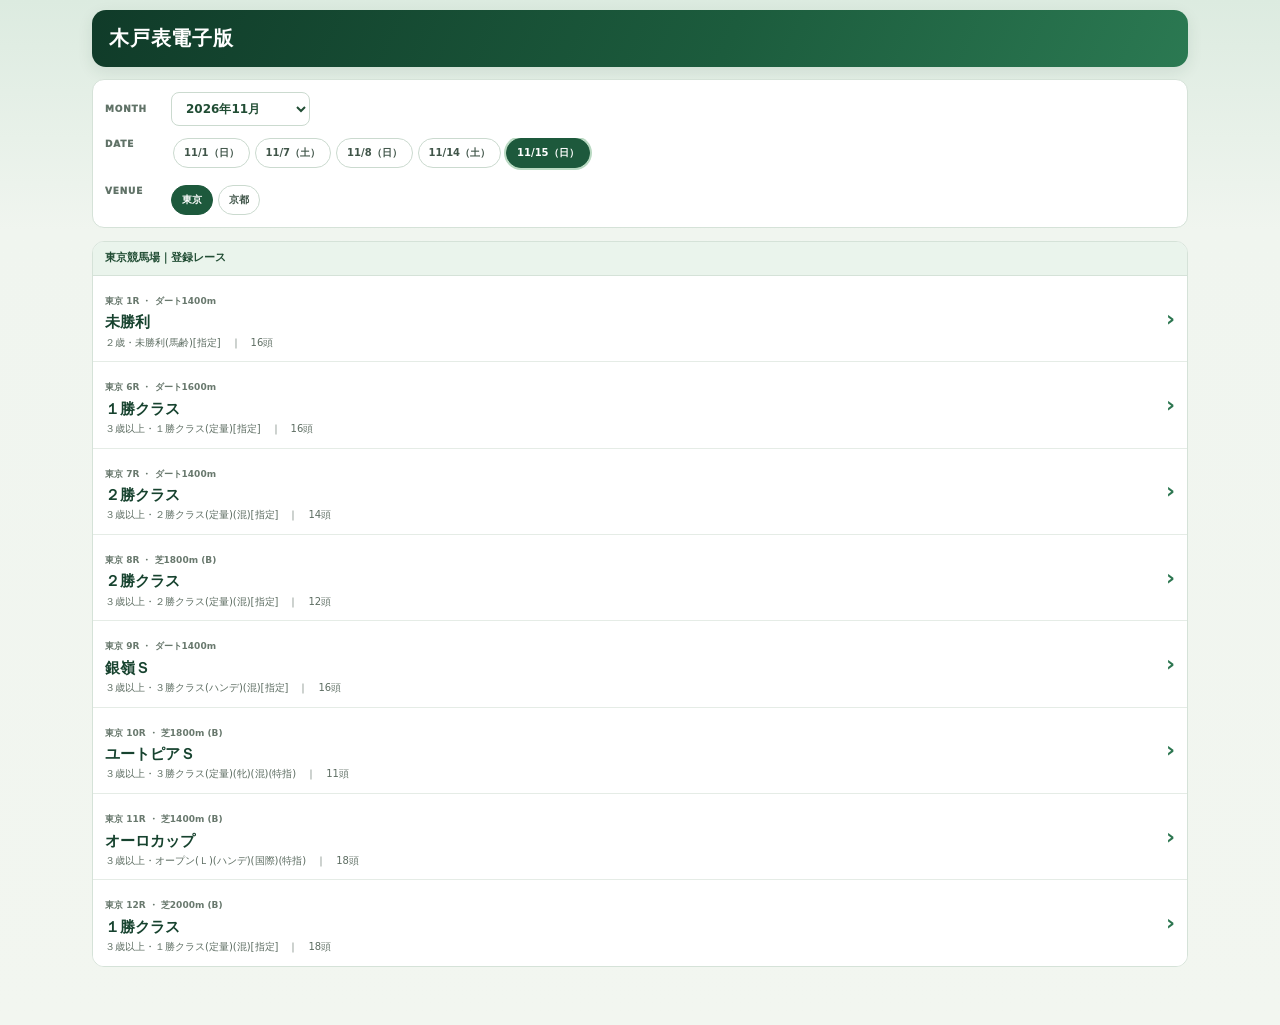
==== index.html @ e26a1204 "Slightly reduce sticky race image frame width" ====
<!DOCTYPE html>

<html lang="ja">
<head>
<meta charset="utf-8"/>
<meta content="width=device-width, initial-scale=1, viewport-fit=cover" name="viewport"/>
<meta content="telephone=no" name="format-detection"/>
<meta content="#123b2b" name="theme-color"/>
<title>木戸表 電子版</title>
<style>
:root{
 --forest:#123b2b;--forest2:#1b5940;--leaf:#32845b;--mint:#dff1e4;--paper:#f2f6f0;--card:#fff;--ink:#17251e;--muted:#66766d;--line:#d7e2d9;
 --race1:#ff8080;--race2:#80ffff;--race3:#80ff80;--red:#c51f35;--redbg:#ffe5e9;
 --pink:#ffc0ff;--green:#00ff00;--cyan:#00ffff;--yellow:#ffff00;
}
*{box-sizing:border-box}
html{scroll-behavior:smooth}
body{margin:0;background:linear-gradient(180deg,#dcebe0 0,#f0f5ef 230px,#f2f6f0 100%);color:var(--ink);font-family:system-ui,-apple-system,"Hiragino Kaku Gothic ProN","Yu Gothic",Meiryo,sans-serif;line-height:1.35}
.page{max-width:1120px;margin:0 auto;padding:0 12px 30px}
.racehead{margin:10px 0 10px;border-radius:16px;overflow:hidden;background:linear-gradient(115deg,#103b29 0%,#1c5c3d 54%,#2b7952 100%);color:#fff;box-shadow:0 6px 18px #113a2824;position:relative}
.racehead:after{content:"";position:absolute;right:-72px;top:-112px;width:235px;height:235px;border:1px solid #ffffff26;border-radius:50%;box-shadow:0 0 0 20px #ffffff0b,0 0 0 42px #ffffff09}
.head-inner{position:relative;z-index:1;padding:13px 17px 14px}
.date-line{display:flex;flex-wrap:wrap;align-items:center;gap:6px;color:#d5ebdc;font-size:10px;font-weight:700;letter-spacing:.025em}
.dot{width:3px;height:3px;border-radius:50%;background:#a8d9b8;display:inline-block}
.title-line{display:flex;align-items:baseline;gap:9px;margin:6px 0 3px;flex-wrap:wrap}
.race-no{font-size:12px;font-weight:900;color:#bee4ca;letter-spacing:.08em}
.race-title{font-size:clamp(22px,4vw,31px);line-height:1.08;font-weight:950;letter-spacing:.045em}
.race-subtitle{font-size:11px;font-weight:650;color:#e2f1e6;letter-spacing:.025em}
.race-pills{display:flex;gap:5px;flex-wrap:wrap;margin-top:8px}
.pill{padding:3px 8px;border-radius:999px;border:1px solid #ffffff36;background:#ffffff13;color:#f6fff8;font-size:9px;font-weight:750}
.horse-card{background:#fff;border:1px solid #cfddd2;border-radius:14px;overflow:hidden;box-shadow:0 4px 14px #173d2910;margin-bottom:11px}
.profile{display:grid;grid-template-columns:minmax(0,1.06fr) minmax(0,1.2fr);border-bottom:1px solid var(--line)}
.profile-main{padding:11px 13px 9px;background:linear-gradient(120deg,#f5faf5,#fff)}
.identity{display:grid;grid-template-columns:39px minmax(0,1fr);gap:9px;align-items:center}
.number-wrap{display:flex;align-items:center;justify-content:center}
.frame-no{width:31px;height:32px;border-radius:5px;border:1px solid #87958c;display:grid;place-items:center;font-size:15px;font-weight:950;line-height:1;font-variant-numeric:tabular-nums;box-shadow:inset 0 0 0 1px #ffffff80}

.frame-1{background:#fff;color:#222;border-color:#aab4ad}.frame-2{background:#171717;color:#fff;border-color:#171717}.frame-3{background:#e51f2a;color:#fff;border-color:#e51f2a}.frame-4{background:#1769c2;color:#fff;border-color:#1769c2}.frame-5{background:#ffdf25;color:#151515;border-color:#d2b516}.frame-6{background:#168447;color:#fff;border-color:#168447}.frame-7{background:#ed7d21;color:#111;border-color:#d56d1a}.frame-8{background:#f39ac7;color:#171717;border-color:#e58bb9}
.horse-name{font-size:20px;font-weight:950;line-height:1.08;letter-spacing:.015em;color:maroon}
.horse-meta{display:flex;align-items:center;gap:5px;flex-wrap:wrap;margin-top:4px;font-size:9px;color:#5b6b61;font-weight:700}
.horse-meta b{color:#25382d;font-weight:850}
.horse-meta .sep{color:#9aa69e}
.basics{display:flex;gap:10px;flex-wrap:wrap;margin:8px 0 0 48px;font-size:10px;line-height:1.3}
.basic{display:flex;gap:4px;white-space:nowrap;min-width:0}.basic label{font-size:9px;color:#68786d;font-weight:700}.basic strong{font-size:10px;font-weight:850}.source-text{color:#000}.affiliation.miho{color:#c51f35!important}.affiliation.ritto{color:#2463b8!important}
.pedigree{display:flex;flex-direction:column;justify-content:center;gap:5px;padding:9px 12px;background:#fbfdfb}
.pedigree-row{display:flex;align-items:center;gap:6px;min-width:0}
.pedigree-row small{width:31px;flex:0 0 31px;font-size:9px;color:#27372e;font-weight:900}
.pedigree-row strong{display:block;min-width:0;overflow-wrap:anywhere;border-radius:5px;padding:4px 7px;font-size:10px;line-height:1.25;font-weight:850;color:#171717}
.pedigree-row .sire{background:var(--pink)}.pedigree-row .bms{background:var(--green)}
.runs-section{padding:0 10px 9px}
.runs-heading{display:flex;align-items:center;justify-content:space-between;padding:8px 2px 6px}
.runs-heading strong{font-size:11px;font-weight:950;color:#17432f;letter-spacing:.045em}
.runs{display:grid;grid-template-columns:repeat(3,minmax(0,1fr));gap:7px}
.run{border:1px solid #d7e2d9;border-radius:9px;overflow:hidden;min-width:0;background:#fff}
.run-head{display:flex;justify-content:space-between;align-items:center;padding:5px 7px;font-size:10px;font-weight:950;color:#18251e}
.run:nth-child(1) .run-head{background:var(--race1)}.run:nth-child(2) .run-head{background:var(--race2)}.run:nth-child(3) .run-head{background:var(--race3)}
.run-date{font-size:9px;font-weight:750;opacity:.85}.run-course{display:inline-block;font-weight:850;color:#53645a;border-radius:4px;padding:0 2px}.run-course.same-course{background:#ffe39a;color:#7a2d13;box-shadow:inset 0 -2px 0 #d68a18;padding:1px 4px}
.run-summary{padding:6px 8px 5px;background:#f7faf7;border-bottom:1px solid #e3eae4;min-height:48px}
.run-summary strong{display:block;font-size:11px;font-weight:900;line-height:1.2}.run-summary .run-course{display:inline-block;margin-top:2px;font-size:9px;line-height:1.2}.run-summary span:not(.run-course){display:block;margin-top:3px;font-size:8.5px;color:#54645a;font-weight:650;line-height:1.35}
.run-summary span{display:block;margin-top:3px;font-size:8.5px;color:#54645a;font-weight:650;line-height:1.35}
.run-details{display:grid;grid-template-columns:repeat(4,minmax(0,1fr))}
.metric{padding:4px 2px 3px;text-align:center;border-right:1px solid #e7ece8;border-bottom:1px solid #e7ece8;min-width:0}
.metric:nth-child(4n){border-right:0}
.metric label{display:block;color:#69776e;font-size:7.5px;font-weight:750;white-space:nowrap;line-height:1.1}
.metric b{display:block;margin-top:2px;font-size:10px;font-weight:950;font-variant-numeric:tabular-nums;white-space:nowrap;line-height:1.1}
.metric.gray,.metric.silver{background:transparent}.metric.yellow{background:#ffff00}.metric.aqua{background:#00ffff}.metric.lime{background:#00ff00}
.run-passage{display:flex;align-items:center;justify-content:space-between;gap:6px;padding:5px 8px;background:#f1f7f2;border-top:1px solid #e1ebe2;font-size:9px}
.run-passage label{font-size:8px;color:#64736a;font-weight:750}.run-passage strong{font-weight:950;font-variant-numeric:tabular-nums}
.data-section{margin:0 10px 9px;border:1px solid #d5e2d8;border-radius:11px;overflow:hidden;background:#fbfdfb}
.data-head{padding:7px 10px;background:linear-gradient(90deg,#d9eee0,#eef7f0);border-bottom:1px solid #d5e2d8;color:#17432f}
.data-head strong{font-size:12px;letter-spacing:.1em;font-weight:950}
.data-existing{display:grid;grid-template-columns:repeat(5,minmax(0,1fr));gap:4px;padding:7px}
.data-chip{background:#fff;border:1px solid #e0e9e2;border-radius:6px;padding:5px 3px;min-width:0;text-align:center}
.data-chip small{display:block;font-size:8px;line-height:1.15;color:#65746a;font-weight:750;white-space:normal}
.data-chip b{display:block;margin-top:2px;font-size:9px;font-weight:950;white-space:nowrap;font-variant-numeric:tabular-nums}
.data-chip .positive{color:var(--red);background:var(--redbg);border-radius:4px;padding:1px 3px;display:inline-block}
.data-tabs{display:flex;gap:4px;flex-wrap:wrap;padding:0 7px 7px}
.data-tab{appearance:none;flex:0 0 auto;border:1px solid #cbdacf;background:#fff;border-radius:999px;padding:5px 8px;color:#405549;font:800 9px system-ui;cursor:pointer;white-space:nowrap}
.data-tab[aria-selected="true"]{background:#1d593c;color:#fff;border-color:#1d593c}
.data-panel{display:none;padding:0 7px 8px}.data-panel.active{display:block}
.panel-grid{display:grid;grid-template-columns:repeat(3,minmax(0,1fr));gap:5px}
.panel-card{border:1px solid #dce7de;border-radius:8px;background:#fff;padding:7px 8px;min-width:0}
.panel-card h4{margin:0 0 5px;padding-bottom:4px;border-bottom:1px solid #e5ece6;color:#355746;font-size:9px;font-weight:950}
.stats{display:grid;grid-template-columns:1fr auto;gap:3px 6px;font-size:9px;align-items:center}
.stats span{color:#53645a}.stats strong{font-size:9px;font-weight:950;font-variant-numeric:tabular-nums;white-space:nowrap}.stats strong.rate{display:inline-flex;gap:3px;align-items:center}.rate-hit{color:#c51f35!important;font-weight:950!important}
.record.good{color:var(--red);background:var(--redbg);padding:1px 4px;border-radius:4px}
.four-counts{display:grid;grid-template-columns:repeat(4,1fr);gap:3px;margin-top:5px}
.four-counts div{background:#f1f7f2;border-radius:5px;text-align:center;padding:4px 1px}
.four-counts small{display:block;font-size:8px;color:#64746a}.four-counts b{font-size:10px;color:#234d35}
.comments{margin:0 10px 10px;border:1px solid #d7e4d9;border-radius:10px;overflow:hidden;background:#fff}
.comments-head{padding:7px 10px;background:#173f2e;color:#fff;font-weight:950;font-size:11px;letter-spacing:.035em}
.comment-current{padding:8px 10px;background:#fff;border-bottom:1px solid #e3ebe4;font-size:10px;line-height:1.55}
.comment-current::before,.stable-comment-body::before{content:"今回コメント";display:block;margin:0 0 4px;color:#526b5b;font-size:9px;font-weight:900}
.comment-previous::before{content:"前走コメント";display:block;margin:0 0 4px;color:#526b5b;font-size:9px;font-weight:900}
.stable-comment-previous::before{content:"1週間前コメント";display:block;margin:0 0 4px;color:#526b5b;font-size:9px;font-weight:900}
.stable-comment-previous{display:block;margin:7px 0 0;padding:7px 0 0;border-top:1px solid #e3ebe4;color:#30483a;font-size:9.5px;line-height:1.55;overflow-wrap:anywhere}
.stable-comment-body.is-ichioshi{background:#fff8d9;border:1px solid #efd98a;border-left:4px solid #e2b83f;border-radius:6px;padding:9px 10px}
.comment-current b,.comment-previous b{color:#245b3d}
.previous-result{padding:6px 10px 2px;background:#f5faf5;color:#53665a;font-size:9px;font-weight:800}
.comment-previous{padding:3px 10px 8px;background:#f5faf5;font-size:9.5px;line-height:1.55;color:#30483a}
@media(max-width:620px){
 .page{padding:0 7px 20px}.racehead{margin:6px 0 7px;border-radius:12px}.head-inner{padding:10px 12px 11px}
 .date-line{font-size:9px;gap:5px}.title-line{margin:4px 0 2px;gap:7px}.race-no{font-size:10px}.race-title{font-size:23px}.race-subtitle{font-size:9px}.race-pills{margin-top:6px;gap:4px}.pill{font-size:8px;padding:3px 6px}
 .horse-card{border-radius:11px;margin-bottom:8px}.profile{grid-template-columns:1fr}.profile-main{padding:8px 9px 7px}.identity{grid-template-columns:30px minmax(0,1fr);gap:6px}.frame-no{width:25px;height:26px;font-size:12px}.horse-name{font-size:17px;white-space:nowrap}.horse-meta{font-size:8px;gap:3px;margin-top:3px}.basics{gap:7px;margin:6px 0 0 38px;font-size:8px}.basic label{font-size:8px}.basic strong{font-size:8.5px}
 .pedigree{display:grid;grid-template-columns:1fr 1fr;padding:5px 8px;gap:5px;border-top:1px solid var(--line)}.pedigree-row{gap:4px}.pedigree-row small{width:25px;flex-basis:25px;font-size:8px}.pedigree-row strong{font-size:8px;padding:4px 5px}
 .runs-section{padding:0 6px 7px}.runs-heading{padding:6px 1px 5px}.runs-heading strong{font-size:10px}.runs{grid-template-columns:1fr;gap:5px}.run{border-radius:7px}.run-head{padding:4px 7px;font-size:9px}.run-date{font-size:8px}.run-summary{padding:4px 7px 4px;min-height:0;display:flex;align-items:baseline;justify-content:space-between;gap:5px;flex-wrap:wrap}.run-summary strong{font-size:9.5px}.run-summary .run-course{font-size:8px;margin-top:0}.run-summary span:not(.run-course){font-size:8px;margin-top:0}.run-details{grid-template-columns:repeat(4,minmax(0,1fr))}.metric{padding:3px 1px 2px}.metric label{font-size:7px}.metric b{font-size:9px;margin-top:1px}.run-passage{padding:4px 7px;font-size:8px}.run-passage label{font-size:7px}
 .data-section{margin:0 6px 7px;border-radius:8px}.data-head{padding:5px 8px}.data-head strong{font-size:10px}.data-existing{grid-template-columns:repeat(5,minmax(0,1fr));gap:3px;padding:5px}.data-chip{padding:4px 1px;border-radius:5px}.data-chip small{font-size:7px;line-height:1.1}.data-chip b{font-size:8px;margin-top:2px}.data-tabs{display:grid;grid-template-columns:repeat(3,minmax(0,1fr));gap:3px;padding:0 5px 5px}.data-tab{width:100%;text-align:center;white-space:normal;line-height:1.15}.data-tab{font-size:8px;padding:4px 6px}.data-panel{padding:0 5px 6px}.panel-grid{grid-template-columns:repeat(2,minmax(0,1fr));gap:4px}.panel-card{padding:6px}.panel-card h4{font-size:8px;margin-bottom:4px}.stats{font-size:8px;gap:3px 4px}.stats strong{font-size:8px}.four-counts{gap:2px}.four-counts div{padding:3px 0}.four-counts small{font-size:7px}.four-counts b{font-size:9px}
 .comments{margin:0 6px 8px;border-radius:8px}.comments-head{padding:6px 8px;font-size:10px}.comment-current{padding:7px 8px;font-size:9px}.previous-result{padding:5px 8px 2px;font-size:8px}.comment-previous{padding:2px 8px 7px;font-size:8.5px}
}
@media(min-width:621px) and (max-width:900px){.profile{grid-template-columns:1fr 1fr}.data-existing{grid-template-columns:repeat(4,minmax(0,1fr))}.runs{gap:5px}.metric b{font-size:9px}}

/* Race list and in-page navigation */
[hidden]{display:none!important}
.race-list-view{padding:10px 0 28px}
.list-brand{padding:15px 17px;border-radius:14px;background:linear-gradient(115deg,#103b29,#1c5c3d 58%,#2b7952);color:#fff;box-shadow:0 5px 16px #173d2918}
.list-brand strong{display:block;font-size:20px;font-weight:950;letter-spacing:.04em}
.list-brand span{display:block;margin-top:4px;font-size:11px;color:#d5ebdc}
.list-section{margin-top:13px;background:#fff;border:1px solid #d5e2d8;border-radius:12px;overflow:hidden}
.list-section-head{padding:9px 12px;background:#eaf4ec;color:#214d34;font-size:11px;font-weight:900;border-bottom:1px solid #d5e2d8}
.race-list-item{width:100%;display:flex;align-items:center;justify-content:space-between;gap:12px;padding:12px;border:0;border-bottom:1px solid #e5ece6;background:#fff;text-align:left;color:#17251e;font:inherit;cursor:pointer}
.race-list-item:last-child{border-bottom:0}
.race-list-item:active{background:#f0f7f1}
.race-list-main{min-width:0}
.race-list-date{font-size:9px;font-weight:750;color:#68786d}
.race-list-title{display:block;margin-top:3px;font-size:15px;font-weight:950;color:#17432f}
.race-list-sub{display:block;margin-top:3px;font-size:10px;color:#5d6d62}
.race-list-arrow{flex:0 0 auto;color:#2c7650;font-size:22px;font-weight:700}
.race-nav{display:flex;align-items:center;gap:10px;margin:6px 0 8px}
.race-nav button{border:1px solid #bdd0c1;border-radius:999px;background:#fff;color:#24583a;padding:7px 11px;font:800 10px system-ui;cursor:pointer}
.race-nav span{font-size:10px;color:#5c6d61;font-weight:800}
@media(max-width:620px){
 .race-list-view{padding:7px 0 20px}
 .list-brand{padding:12px 13px;border-radius:11px}
 .list-brand strong{font-size:18px}
 .list-section{margin-top:9px;border-radius:9px}
 .race-list-item{padding:10px}
 .race-list-title{font-size:14px}
 .race-nav{margin:4px 0 7px}
}


/* Always-visible compact horse identity */
.identity{grid-template-columns:39px minmax(0,1fr);gap:8px}
.identity-main{display:flex;align-items:center;gap:9px;flex-wrap:wrap;min-width:0}
.horse-name{flex:0 0 auto}
.horse-facts{display:flex;align-items:center;gap:4px 9px;flex-wrap:wrap;margin-left:auto;min-width:0}
.horse-facts .basic{display:flex;align-items:baseline;gap:3px;white-space:nowrap}
.horse-facts .basic label{font-size:9px;color:#68786d;font-weight:750}
.horse-facts .basic strong{font-size:10px;font-weight:850}
.primary-tabs{display:grid;grid-template-columns:repeat(3,minmax(0,1fr));gap:5px;padding:8px 10px;background:#f4f8f4;border-bottom:1px solid #d7e4d9}
.primary-tab{appearance:none;border:1px solid #c5d7c9;border-radius:8px;background:#fff;color:#315541;padding:9px 5px;font:900 10px system-ui,-apple-system,sans-serif;letter-spacing:.025em;cursor:pointer;min-width:0}
.primary-tab[aria-selected="true"]{background:#174b32;color:#fff;border-color:#174b32;box-shadow:0 2px 7px #174b3220}
.primary-panel[hidden]{display:none!important}
.runs-heading{display:flex;align-items:center;justify-content:space-between}
.runs-subheading{font-size:9px;color:#65766b;font-weight:750}
.connections-section{margin:0 10px 9px;border:1px solid #d5e2d8;border-radius:11px;overflow:hidden;background:#fbfdfb}
.connections-heading{padding:8px 10px;background:linear-gradient(90deg,#d9eee0,#eef7f0);border-bottom:1px solid #d5e2d8;color:#17432f;font-size:10px;font-weight:950}
.connections-section .panel-grid{padding:7px}
@media(max-width:620px){
 .identity{grid-template-columns:30px minmax(0,1fr);gap:6px}
 .identity-main{gap:3px 6px}
 .horse-facts{gap:3px 6px;margin-left:0}
 .horse-facts .basic{gap:2px}
 .horse-facts .basic label{font-size:7px}
 .horse-facts .basic strong{font-size:8px}
 .primary-tabs{gap:3px;padding:6px 6px}
 .primary-tab{font-size:8px;padding:8px 2px;border-radius:7px}
 .connections-section{margin:0 6px 7px;border-radius:8px}
 .connections-heading{padding:6px 8px;font-size:9px}
 .connections-section .panel-grid{padding:5px}
}



.frame-record-entry{margin-top:6px}
.frame-record-entry>strong{display:block;font-size:9px;color:#53645a;font-weight:850}
.frame-source-label{margin-left:5px;color:#75847a;font-size:8px;font-weight:750}
/* Source-provided time and closing-speed metrics; retain the existing DATA tabs and panel style. */
.source-performance-grid{margin-top:5px}
.source-performance-grid .stats{grid-template-columns:minmax(0,1fr) minmax(0,1.25fr);gap:4px 7px}
.source-performance-grid .stats strong{white-space:normal;text-align:right;overflow-wrap:anywhere;font-size:8.5px}
@media(max-width:620px){.source-performance-grid .stats strong{font-size:8px}}
/* Vertically stacked horse sections; each horse can be collapsed independently */
.horse-section{border-top:1px solid #dce7de;padding:0 0 7px;background:#fff}
.horse-section-head{display:flex;align-items:center;justify-content:space-between;padding:7px 11px;background:linear-gradient(90deg,#e8f3ea,#f5f9f5);color:#17432f;border-bottom:1px solid #dce7de;font-size:10px;font-weight:950;letter-spacing:.055em}
.horse-section-head small{font-size:9px;letter-spacing:0;color:#607267;font-weight:800}
.horse-section .runs-section{padding-top:0}
.horse-section .data-section{margin-top:0}
.horse-section .connections-section,.horse-section .comments{margin-top:0}
.comments .comments-head{display:none}
@media(max-width:620px){
 .horse-collapse-toggle{padding:6px 9px;font-size:9px}
 .horse-section-head{padding:6px 8px;font-size:9px}
 .horse-section-head small{font-size:8px}
 .horse-section .runs-section{padding-left:6px;padding-right:6px}
 .horse-section .data-section,.horse-section .connections-section,.horse-section .comments{margin-left:6px;margin-right:6px}
}


/* Independent disclosure controls for RECENT FORM, DATA, CONNECTIONS and COMMENTS */
.section-toggle{appearance:none;width:100%;text-align:left;font-family:inherit;cursor:pointer;gap:8px}
.section-toggle .section-collapse-mark{margin-left:auto;flex:0 0 19px;width:19px;height:19px;display:grid;place-items:center;border-radius:50%;background:#dceee1;color:#24563a;font-size:14px;line-height:1;font-weight:950}
.section-toggle[aria-expanded="false"]{border-bottom:0}
.horse-section-content[hidden]{display:none!important}
@media(max-width:620px){
 .section-toggle .section-collapse-mark{flex-basis:17px;width:17px;height:17px;font-size:13px}
}


/* Fourteen-horse vertical layout */
.horse-card{scroll-margin-top:8px}
.horse-section-head{min-height:35px}
.data-tabs{grid-template-columns:repeat(5,minmax(0,1fr))}
.data-tab{font-size:9px}
.data-panel .foot{margin-top:5px;font-size:8px}
@media(max-width:620px){
 .data-tabs{grid-template-columns:repeat(5,minmax(0,1fr));gap:2px}
 .data-tab{font-size:7px;padding:4px 1px;white-space:normal}
 .horse-facts{gap:3px 6px}
 .horse-facts .basic strong{font-size:8px}
 .run-summary span{font-size:8px}
}


/* Pedigree details and source-defined colors */
.pedigree{display:flex;flex-direction:column;gap:4px;padding:8px 10px}
.pedigree-row{display:grid;grid-template-columns:32px minmax(0,1fr);align-items:center;gap:5px}
.pedigree-row small{width:auto;flex:none;font-size:8px;color:#27372e;font-weight:900}
.pedigree-row strong{display:block;min-width:0;max-width:100%;border-radius:4px;padding:3px 6px;font-size:9px;line-height:1.3;font-weight:850;white-space:normal;overflow-wrap:anywhere}
.pedigree-row .dam{background:#f3f6f3}
/* Stable comment text must wrap fully instead of being clipped. */
.comment-current,.comment-previous{display:block!important;max-height:none!important;height:auto!important;min-height:0!important;overflow:visible!important;white-space:normal!important;text-overflow:clip!important;-webkit-line-clamp:unset!important;line-clamp:unset!important;overflow-wrap:anywhere;word-break:normal}
.comments{overflow:visible!important}
.comment-current{white-space:normal!important;overflow-wrap:anywhere;line-height:1.65}
.previous-result{white-space:normal!important;overflow-wrap:anywhere}
@media(max-width:620px){
 .pedigree{padding:7px 8px;gap:3px}
 .pedigree-row{grid-template-columns:30px minmax(0,1fr)}
 .pedigree-row strong{font-size:8px;padding:3px 5px}
 .comment-current{font-size:10px!important;line-height:1.65!important}
}

/* One-line parentage: sire / dam (broodmare sire), with source colors */
.pedigree-inline{display:flex;align-items:center;gap:5px;flex-wrap:wrap;padding:6px 10px 8px;min-width:0}
.pedigree-inline strong{display:inline-block;max-width:100%;padding:4px 7px;border-radius:5px;font-size:10px;line-height:1.3;font-weight:900;white-space:normal;overflow-wrap:anywhere}
.pedigree-father,.pedigree-mother{flex:0 1 auto}
/* Full stable comments, no clipping or line clamp */
.comment-current{display:block!important;max-height:none!important;height:auto!important;min-height:0!important;overflow:visible!important;white-space:normal!important;text-overflow:clip!important;-webkit-line-clamp:unset!important;line-clamp:unset!important;overflow-wrap:anywhere;word-break:normal;line-height:1.65}
.comments{overflow:visible!important;max-height:none!important}
@media(max-width:620px){.pedigree-inline{gap:4px;padding:5px 7px 7px}.pedigree-inline strong{font-size:8px;padding:4px 5px}.comment-current{font-size:10px!important;line-height:1.7!important}}



/* KIDO STANDARD FORMAT v1 — shared card and recent-run styles */
.profile{display:flex!important;flex-direction:column!important;align-items:stretch!important;border-bottom:1px solid var(--line)}
.profile-main{width:100%;min-width:0;padding:11px 13px 9px;background:linear-gradient(120deg,#f5faf5,#fff)}
.identity{display:grid;grid-template-columns:39px minmax(0,1fr);gap:8px;align-items:center}
.identity-main{display:flex!important;flex-direction:column!important;align-items:flex-start!important;gap:5px!important;flex-wrap:nowrap!important;min-width:0;width:100%}
.horse-name{display:block;width:max-content;max-width:100%;font-size:20px;font-weight:950;line-height:1.08;letter-spacing:.015em;color:maroon;flex:0 1 auto;white-space:normal;overflow-wrap:anywhere}
.horse-facts{display:flex;align-items:center;gap:4px 8px;flex-wrap:wrap;margin:0;width:100%;min-width:0}
.horse-facts .basic{display:flex;align-items:baseline;gap:3px;white-space:nowrap;font-size:10px}
.horse-facts .basic label{font-size:9px;color:#68786d;font-weight:750}
.horse-facts .basic b,.horse-facts .basic strong{font-size:10px;font-weight:850}
.sex-age-pill{border:1px solid #d7e0d8;border-radius:6px;padding:4px 7px;background:#f2f6f2}
.sex-age-pill.female{background:#ffe0e9;border-color:#f1afc2}
.sex-age-pill.female b,.sex-age-pill.female strong{color:#6f263e}
.affiliation.miho{color:#c51f35!important}.affiliation.ritto{color:#2463b8!important}

.pedigree-inline{display:flex!important;align-items:center;gap:5px;flex-wrap:wrap;padding:6px 10px 8px;min-width:0;border-top:1px solid var(--line)}
.pedigree-inline>strong{display:inline-flex;align-items:center;max-width:100%;min-width:0;padding:4px 7px;border-radius:5px;font-size:10px;line-height:1.3;font-weight:900;white-space:normal;overflow-wrap:anywhere}
.pedigree-father,.pedigree-mother{flex:0 1 auto}
.pedigree-mother{flex-direction:column;gap:1px;line-height:1.12}
.pedigree-mother .dam-name,.pedigree-mother .dam-line{display:block}
.pedigree-mother .dam-line{font-size:.82em;line-height:1.1;font-weight:800}
.pedigree-inline .affiliation-chip{flex-direction:column;align-items:flex-start;gap:2px;border-radius:5px;border:1px solid transparent;color:#17251e!important;font-size:10px}
.pedigree-inline .affiliation-chip small{font-size:7px;font-weight:850;line-height:1;color:#25352b;opacity:.75}
.pedigree-inline .affiliation-chip span{font-size:10px;line-height:1.2;font-weight:950;overflow-wrap:anywhere}
.pedigree-inline .base-miho{background:#f8dce1!important;border-color:#eab2bc!important}
.pedigree-inline .base-ritto{background:#dce9fb!important;border-color:#b3c9ea!important}

.runs{display:grid!important;grid-template-columns:minmax(0,1fr)!important;gap:7px!important}
.run{width:100%;min-width:0;border:1px solid #d7e2d9;border-radius:9px;overflow:hidden;background:#fff}
.run-head{display:flex;justify-content:space-between;align-items:center;padding:5px 7px;font-size:10px;font-weight:950;color:#18251e}
.run-three-rows{display:grid;grid-template-columns:minmax(0,1fr);gap:0;width:100%;min-width:0;background:#fff}
.run-three-rows>.run-summary{display:block;width:100%;min-width:0;max-width:100%;box-sizing:border-box;padding:5px 7px;border-bottom:1px solid #e3eae4;min-height:0;background:#f7faf7}
.run-three-rows>.run-summary>strong{display:block;font-size:9px;font-weight:900;line-height:1.2;white-space:nowrap}
.run-three-rows>.run-summary .run-subline{display:flex;align-items:center;gap:5px;min-width:0;margin-top:2px;white-space:nowrap;overflow:visible}
.run-three-rows>.run-summary .run-subline .run-course{display:inline-block;flex:0 0 auto;margin:0;font-size:8.5px;line-height:1.25;white-space:nowrap}
.run-three-rows>.run-summary .run-subline span:not(.run-course){display:inline-block;flex:0 1 auto;min-width:0;margin:0;font-size:8.5px;line-height:1.25;white-space:nowrap}
.run-three-rows>.metrics-row{display:block;width:100%;min-width:0;max-width:100%;box-sizing:border-box;overflow:visible}
.run-three-rows .run-details{display:grid!important;grid-template-columns:repeat(10,minmax(0,1fr))!important;gap:0;width:100%;min-width:0;max-width:100%;box-sizing:border-box;overflow:visible}
.run-three-rows .metric{display:flex;flex-direction:column;align-items:center;justify-content:center;min-width:0;width:auto;padding:3px 0;box-sizing:border-box;overflow:visible;border-right:1px solid #e7ece8;border-bottom:1px solid #e7ece8}
.run-three-rows .metric:nth-child(10n){border-right:0}
.run-three-rows .metric label,.run-three-rows .metric small{display:block;font-size:8.8px;line-height:1.1;font-weight:750;white-space:nowrap;letter-spacing:-.15px;color:#69776e}
.run-three-rows .metric b{display:block;font-size:10px;line-height:1.2;font-weight:950;margin-top:2px;white-space:nowrap;font-variant-numeric:tabular-nums}
.run-three-rows>.run-passage{display:flex;flex-direction:row;align-items:center;justify-content:flex-start;gap:18px;width:100%;min-width:0;box-sizing:border-box;padding:4px 8px;border-top:1px solid #e1ebe2;background:#f1f7f2;font-size:9px;white-space:nowrap;overflow:visible}
.run-three-rows>.run-passage span{display:inline-flex;align-items:baseline;gap:4px;white-space:nowrap}
.run-three-rows>.run-passage label{font-size:8px;color:#64736a;font-weight:750}
.run-three-rows>.run-passage b,.run-three-rows>.run-passage strong{font-weight:950;font-variant-numeric:tabular-nums}
.metric.index-80{background:#00ff00}.metric.index-90{background:#F4A09A}.metric.index-95{background:#ffc0ff}
.metric.yellow{background:#ffff00}.metric.aqua{background:#00ffff}.metric.lime{background:#00ff00}
.run-course.same-course{background:#ffe39a;color:#7a2d13;box-shadow:inset 0 -2px 0 #d68a18;padding:1px 4px}

.data-chip.hit b{color:var(--red);background:var(--redbg);border-radius:4px;padding:1px 3px}
.data-chip.late{background:#dceeff;border-color:#b9d5f1}
.record.good{color:var(--red);background:var(--redbg);padding:1px 4px;border-radius:4px}
.comment-current.is-ichioshi{background:#fff8d9!important;border:1px solid #efd98a;border-left:4px solid #e2b83f;border-radius:6px;padding:9px 10px}

.stable-comment{display:block;margin:0 10px 9px;padding:9px 11px 10px;border:1px solid #cfded2;border-radius:9px;background:#fff;box-shadow:0 2px 7px #173d2908}
.stable-comment-head{display:flex;align-items:center;gap:7px;margin:0 0 5px;color:#355746;font-size:9.5px;font-weight:900}
.stable-comment-head strong{font-size:9.5px}
.stable-comment-body{display:block;margin:0;color:#26352c;font-size:10px;line-height:1.6;font-weight:500;overflow-wrap:anywhere;white-space:normal}
.stable-comment.highlight{background:#fff9d9;border-color:#e1cf82;box-shadow:inset 4px 0 0 #e1c13d,0 2px 7px #173d2908}

.comments{border:1px solid #cfded2;border-radius:9px;overflow:hidden;background:#fff}
.comment-current{font-size:10px;line-height:1.6}
.comment-current,.comment-previous{display:block!important;max-height:none!important;height:auto!important;min-height:0!important;overflow:visible!important;white-space:normal!important;text-overflow:clip!important;-webkit-line-clamp:unset!important;line-clamp:unset!important;overflow-wrap:anywhere;word-break:normal}
.comment-week{font-size:9.5px;line-height:1.55}
.comment-stable{padding:7px 10px 3px;background:#fff;color:#52645a;font-size:9px;font-weight:900}

.data-tabs{display:grid;grid-template-columns:repeat(auto-fit,minmax(60px,1fr));gap:4px}
.data-tab{min-width:0;text-align:center}
@media(max-width:900px){.profile{display:flex!important;flex-direction:column!important}}
@media(max-width:620px){
 .profile-main{padding:8px 9px 7px}
 .identity{grid-template-columns:30px minmax(0,1fr);gap:6px}
 .horse-name{font-size:17px!important;white-space:normal!important;max-width:100%;overflow-wrap:anywhere}
 .identity-main{gap:4px 6px}
 .horse-facts{gap:3px 6px;margin-left:0}
 .horse-facts .basic{gap:2px}
 .horse-facts .basic label{font-size:8.5px!important}
 .horse-facts .basic b,.horse-facts .basic strong{font-size:9.5px!important}
 .sex-age-pill{padding:3px 6px}
 .pedigree-inline{gap:4px;padding:5px 7px 7px}
 .pedigree-inline>strong{font-size:8.5px;padding:4px 5px}
 .pedigree-inline .affiliation-chip small{font-size:6.5px}
 .pedigree-inline .affiliation-chip span{font-size:8px}
 .runs-section{padding:0 6px 7px}
 .runs-heading{padding:6px 1px 5px}
 .runs-heading strong{font-size:10px}
 .run-head{padding:4px 7px;font-size:9px}
 .run-date{font-size:8px}
 .run-three-rows>.run-summary{padding:4px 6px}
 .run-three-rows>.run-summary>strong{font-size:9px}
 .run-three-rows>.run-summary .run-subline{gap:4px}
 .run-three-rows>.run-summary .run-subline .run-course,
 .run-three-rows>.run-summary .run-subline span:not(.run-course){font-size:8px;letter-spacing:-.15px}
 .run-three-rows .metric{padding:3px 0}
 .run-three-rows .metric label,.run-three-rows .metric small{font-size:8px}
 .run-three-rows .metric b{font-size:9.5px}
 .run-three-rows>.run-passage{gap:13px;padding:4px 7px;font-size:8.5px}
 .stable-comment{margin:0 6px 7px;padding:7px 8px 8px;border-radius:8px}
 .stable-comment-head,.stable-comment-head strong{font-size:9px}
 .stable-comment-body{font-size:9.5px;line-height:1.6}
 .comments{margin:0 6px 8px;border-radius:8px}
 .comments-head{padding:6px 8px;font-size:10px}
 .comment-current{padding:7px 8px;font-size:9.5px!important;line-height:1.6!important}
 .comment-week{padding:6px 8px;font-size:9px}
 .previous-result{padding:5px 8px 2px;font-size:8px}
 .comment-previous{padding:2px 8px 7px;font-size:9px}
 .data-section{margin:0 6px 7px;border-radius:8px}
 .data-head{padding:5px 8px}
 .data-head strong{font-size:10px}
 .data-existing{grid-template-columns:repeat(5,minmax(0,1fr));gap:3px;padding:5px}
 .data-chip{padding:4px 1px;border-radius:5px}
 .data-chip small{font-size:7.5px}
 .data-chip b{font-size:8.5px}
 .data-tabs{gap:3px;padding:0 5px 5px}
 .data-tab{font-size:8px;padding:4px 3px}
 .data-panel{padding:0 5px 6px}
 .panel-grid{grid-template-columns:repeat(2,minmax(0,1fr));gap:4px}
 .panel-card{padding:6px}
 .panel-card h4{font-size:8px;margin-bottom:4px}
 .stats{font-size:8px;gap:3px 4px}
 .stats strong{font-size:8px}
 .four-counts{gap:2px}
 .four-counts div{padding:3px 0}
 .four-counts small{font-size:7px}
 .four-counts b{font-size:9px}
}
@media(max-width:360px){
 .run-three-rows .metric label,.run-three-rows .metric small{font-size:7.5px}
 .run-three-rows .metric b{font-size:9px}
 .run-three-rows>.run-summary .run-subline .run-course,
 .run-three-rows>.run-summary .run-subline span:not(.run-course){font-size:7.5px}
}

/* Overall record: pair two stat items per row, preserving label/value alignment. */
.two-column-records-card .stats{display:grid;grid-template-columns:repeat(2,minmax(0,1fr));gap:5px 12px}
.two-column-records-card .stat-row{display:flex;align-items:center;justify-content:space-between;gap:6px;min-width:0;padding:2px 0;border-bottom:1px solid #edf1ed}
.two-column-records-card .stat-row>span{min-width:0;overflow-wrap:anywhere}
.two-column-records-card .stat-row>.record{flex:0 0 auto;text-align:right}
@media(max-width:360px){.two-column-records-card .stats{gap:4px 7px}.two-column-records-card .stat-row{gap:3px}.two-column-records-card .stat-row>span{font-size:7.5px}.two-column-records-card .stat-row>.record{font-size:8px}}
/* Distance/course records: match frame-record rows with one category per line. */
.stacked-records-card .stats{grid-template-columns:minmax(0,1fr);gap:5px 0}
.stacked-records-card .stat-row{display:flex;align-items:center;justify-content:space-between;gap:10px;min-width:0;padding:2px 0;border-bottom:1px solid #edf1ed}
.stacked-records-card .stat-row:last-child{border-bottom:0}
.stacked-records-card .stat-row>span{min-width:0;white-space:nowrap}
.stacked-records-card .stat-row>.record{flex:0 0 auto;text-align:right}
/* Frame records: one clean horizontal row per category, stacked vertically. */
.frame-records-card .stats{grid-template-columns:minmax(0,1fr);gap:5px 0}
.frame-records-card .stat-row{display:flex;align-items:center;justify-content:space-between;gap:10px;min-width:0;padding:2px 0;border-bottom:1px solid #edf1ed}
.frame-records-card .stat-row:last-child{border-bottom:0}
.frame-records-card .stat-row>span{min-width:0;white-space:nowrap}
.frame-records-card .stat-row>.record{flex:0 0 auto;text-align:right}

/* Race image: enabled only for race IDs explicitly listed in data/races/images.json. */
.race-image-block{width:76%;max-width:680px;margin:0 auto 12px;padding:7px;background:#fff;border:1px solid #d7e2d9;border-radius:12px;box-shadow:0 3px 12px #173d290d;position:relative}
.race-image-open{display:block;width:100%;padding:0;border:0;background:transparent;cursor:zoom-in}
.race-image-open img{display:block;width:100%;height:auto;max-height:48vh;object-fit:contain;border-radius:7px}
.race-image-controls{display:flex;align-items:center;justify-content:flex-end;gap:8px;margin:0 0 5px}
.race-image-caption{margin:4px 2px 0;color:#66766d;font-size:9px;text-align:center}
.race-image-track-toggle{flex:0 0 auto;appearance:none;border:1px solid #b9d0bf;border-radius:999px;background:#f2f8f3;color:#24583a;padding:5px 10px;font:850 9px system-ui;cursor:pointer;white-space:nowrap}
.race-image-track-toggle[aria-pressed="false"]{background:#fff;color:#66766d;border-color:#d7e2d9}
.race-image-block.is-fixed{position:fixed;top:calc(env(safe-area-inset-top, 0px) + 8px);left:50%;transform:translateX(-50%);width:70%;max-width:520px;margin:0;padding:3px;z-index:1000;box-shadow:0 4px 16px #173d2930;background:#fff;transition:width .18s ease,padding .18s ease,box-shadow .18s ease}
.race-image-block.is-fixed .race-image-open img{width:100%;height:auto;max-height:none;object-fit:contain}
.race-image-block.is-fixed .race-image-controls{margin:0 0 2px}
.race-image-block.is-fixed .race-image-caption{font-size:8px}
.race-image-placeholder{width:100%;pointer-events:none}
.race-image-lightbox{position:fixed;inset:0;z-index:9999;display:none;align-items:center;justify-content:center;padding:16px;background:#000d}
.race-image-lightbox.is-open{display:flex}
.race-image-lightbox img{display:block;max-width:100%;max-height:calc(100dvh - 70px);object-fit:contain}
.race-image-lightbox-close{position:absolute;top:12px;right:12px;width:42px;height:42px;border:1px solid #ffffff80;border-radius:50%;background:#17251e;color:#fff;font-size:26px;line-height:1;cursor:pointer}
@media(max-width:620px){.race-image-block{width:92%;margin:0 auto 8px;padding:5px;border-radius:9px}.race-image-block.is-fixed{width:70%;max-width:420px;padding:3px}.race-image-block.is-fixed .race-image-open img{width:100%;height:auto;max-height:none;object-fit:contain}.race-image-caption{font-size:8px}.race-image-track-toggle{padding:4px 8px;font-size:8px}}

</style>
<style>.comment-week{padding:7px 10px;background:#f8fbf8;border-bottom:1px solid #e3ebe4;font-size:10px;line-height:1.55;color:#30483a}.comment-week b{color:#245b3d}@media(max-width:600px){.comment-week{padding:6px 8px;font-size:9px}}.stable-arrow{width:16px;height:16px;vertical-align:-3px;margin-right:5px}.ichioshi-mark{font-weight:950;color:#8a5a00;margin-right:4px}.comment-current .stable-arrow{display:inline-block}@media(max-width:600px){.stable-arrow{width:14px;height:14px}}\n</style>

<style>
.archive-controls{margin-top:12px;padding:12px;background:#fff;border:1px solid #d5e2d8;border-radius:12px;display:grid;gap:12px}
.archive-control-row{display:flex;align-items:center;gap:12px}
.archive-control-row label,.archive-label{flex:0 0 54px;color:#607267;font-size:9px;font-weight:950;letter-spacing:.09em}
#archive-month{min-width:0;max-width:220px;padding:8px 32px 8px 10px;border:1px solid #cbdacf;border-radius:8px;background:#fff;color:#214d34;font:850 12px system-ui}
.archive-filter-group{display:flex;align-items:flex-start;gap:12px;min-width:0}
.archive-choice-row{display:flex;flex:1;flex-wrap:wrap;gap:5px;min-width:0}
#archive-date-tabs{flex-wrap:nowrap;overflow-x:auto;overflow-y:hidden;white-space:nowrap;padding:0 2px 5px;scrollbar-width:thin;overscroll-behavior-x:contain}
#archive-date-tabs .archive-choice{flex:0 0 auto;min-width:72px}
#archive-date-tabs .archive-choice[aria-pressed="true"]{box-shadow:0 0 0 2px #b9d9c2}
.archive-choice{appearance:none;border:1px solid #cbdacf;border-radius:999px;padding:7px 10px;background:#fff;color:#405549;font:800 10px system-ui;cursor:pointer}
.archive-choice[aria-pressed="true"]{background:#1d593c;color:#fff;border-color:#1d593c}
.list-section-head#race-list-heading{font-size:11px}
.race-list-item.in-progress{background:#f5f7f5;cursor:not-allowed}
.race-list-item.in-progress .race-list-title{color:#69776e}
.race-list-item.in-progress .race-list-arrow{display:none}
.race-list-state{flex:0 0 auto;color:#737d76;font-size:8px;font-weight:950;letter-spacing:.08em;white-space:nowrap}
.race-list-item:disabled{opacity:1}
@media(max-width:620px){
 .archive-controls{gap:10px;margin-top:9px;padding:9px;border-radius:9px}
 .archive-control-row,.archive-filter-group{gap:8px}
 .archive-control-row label,.archive-label{flex-basis:48px;font-size:8px}
 #archive-month{font-size:11px;padding:7px 27px 7px 8px}
 .archive-choice-row{gap:4px}
 #archive-date-tabs{gap:4px}
 #archive-date-tabs .archive-choice{min-width:66px;padding:6px 8px;font-size:9px}
 .archive-choice{padding:6px 8px;font-size:9px}
 .race-list-state{font-size:7px}
}
/* Conditions tab: two balanced vertical columns; keep turn records on one horizontal line. */
.conditions-layout{display:grid;grid-template-columns:repeat(2,minmax(0,1fr));gap:5px;align-items:start}
.conditions-column{display:grid;grid-template-columns:minmax(0,1fr);gap:5px;min-width:0}
.conditions-layout .panel-card{padding:5px 7px}
.conditions-layout .panel-card h4{margin:0 0 3px;padding-bottom:3px}
.conditions-layout .stacked-records-card .stats,
.conditions-layout .frame-records-card .stats{gap:2px 0}
.conditions-layout .stacked-records-card .stat-row,
.conditions-layout .frame-records-card .stat-row{padding:1px 0}
/* The existing .stats two-column flow keeps right/left records on one line. */
@media(max-width:360px){.conditions-layout{gap:4px}.conditions-column{gap:4px}.conditions-layout .panel-card{padding:4px 5px}.conditions-layout .panel-card h4{font-size:7.5px}.conditions-layout .stats span{font-size:7px}.conditions-layout .stats strong{font-size:7px}}
</style>


</head>
<body>
<main class="page">
<section class="race-list-view" id="race-list-view">
<header class="list-brand"><strong>木戸表電子版</strong></header>
<section class="archive-controls" aria-label="バックナンバー選択">
  <div class="archive-control-row"><label for="archive-month">MONTH</label><select id="archive-month" aria-label="開催月"></select></div>
  <div class="archive-filter-group"><span class="archive-label">DATE</span><div class="archive-choice-row" id="archive-date-tabs"></div></div>
  <div class="archive-filter-group"><span class="archive-label">VENUE</span><div class="archive-choice-row" id="archive-venue-tabs"></div></div>
</section>
<section class="list-section"><div class="list-section-head" id="race-list-heading">登録レース</div><div id="race-list-items"></div></section>
</section>
<section hidden id="race-detail-container"></section></main>
<script src="structured-renderer.js?v=20261116-elizabeth-one-week-comments"></script>
<script src="structured-renderer-integration-adapter.js"></script>
<script>
(async function(){
 const listView=document.getElementById('race-list-view');
 const listItems=document.getElementById('race-list-items');
 const detail=document.getElementById('race-detail-container');
 const manifestUrl='data/races/index.json';
 let venueRecordsPromise=null;
 async function applyVenueRecords(data){
  try{
   if(!venueRecordsPromise)venueRecordsPromise=fetch('data/races/venue-records.json',{cache:'no-store'}).then(response=>{
    if(!response.ok)throw new Error('HTTP '+response.status);
    return response.json();
   });
   const index=await venueRecordsPromise;
   const entry=index.races?.[data?.race?.id];
   if(!entry||entry.venue!==data.race?.venue||!Array.isArray(data.horses))return;
   for(const horse of data.horses){
    const sourceRecord=entry.horses?.[String(horse.horseNumber)];
    if(!sourceRecord||sourceRecord.horseName!==horse.horseName)continue;
    if(!horse.dataTabs)horse.dataTabs={};
    if(!horse.dataTabs.detail)horse.dataTabs.detail={overall:[]};
    if(!Array.isArray(horse.dataTabs.detail.overall))continue;
    const source={file:sourceRecord.sourceFile,sourceLine:sourceRecord.sourceRow,horseNumber:horse.horseNumber,horseName:horse.horseName,status:'extracted'};
    const overall=horse.dataTabs.detail.overall;
    let venueItem=overall.find(item=>item?.label===entry.venue);
    if(!venueItem){venueItem={label:entry.venue};overall.push(venueItem);}
    venueItem.record=sourceRecord.record.map(String);
    venueItem.source=source;
    const values=venueItem.record.map(Number);
    const denominator=values.reduce((sum,value)=>sum+value,0);
    const numerator=values[0]+values[1]+values[2];
    const apply=denominator>=3&&numerator/denominator>=0.5;
    const summary=horse.topSummary||(horse.topSummary={});
    summary.courseRecord={
     ...(summary.courseRecord||{}),
     label:'今回コース条件',
     sourceLabel:entry.venue,
     source,
     record:venueItem.record,
     highlight:{type:'placeRate',apply,numerator,denominator,ratePercent:denominator?Math.round(numerator/denominator*10000)/100:0,status:'calculated_from_DATE2_four_columns'}
    };
   }
  }catch(error){console.warn('開催場成績の読み込みに失敗しました',error);}
 }
 let frameRecordsPromise=null;
 async function applyFrameRecords(data){
  if(data?.race?.date!=='2026-11-15'||!Array.isArray(data.horses))return;
  if(!frameRecordsPromise)frameRecordsPromise=fetch('data/races/2026-11-15-frame-records.b64',{cache:'no-store'}).then(async response=>{
   if(!response.ok)throw new Error('枠順成績データ HTTP '+response.status);
   const encoded=(await response.text()).trim();
   const binary=atob(encoded);
   const compressed=new Uint8Array(binary.length);
   for(let i=0;i<binary.length;i++)compressed[i]=binary.charCodeAt(i);
   const stream=new Blob([compressed]).stream().pipeThrough(new DecompressionStream('gzip'));
   return await new Response(stream).json();
  });
  const supplement=await frameRecordsPromise;
  const raceSupplement=supplement.races?.[data.race.id];
  if(!raceSupplement)return;
  for(const horse of data.horses){
   const entry=raceSupplement[String(horse.horseNumber)];
   if(!entry)continue;
   if(!horse.dataTabs)horse.dataTabs={};
   if(!horse.dataTabs.conditions)horse.dataTabs.conditions={};
   horse.dataTabs.conditions.frameRecords=entry.records;
  }
 }
 async function applyStableComments(data){
  if(data?.race?.id!=='2026-11-15-kyoto-11'||!Array.isArray(data.horses))return;
  const response=await fetch('data/races/2026-11-15-stable-comments.json',{cache:'no-store'});
  if(!response.ok)throw new Error('１週前コメントデータ HTTP '+response.status);
  const supplement=await response.json();
  if(supplement.raceId!==data.race.id)return;
  for(const horse of data.horses){
   const text=supplement.comments?.[String(horse.horseNumber)];
   if(!text)continue;
   if(!horse.comments)horse.comments={};
   horse.comments.oneWeekBefore={text};
  }
 }
 async function applyRotationSeason(data){
  if(data?.race?.date!=='2026-11-15'||!Array.isArray(data.horses))return;
  const response=await fetch('data/races/2026-11-15-rotation-season.json',{cache:'no-store'});
  if(!response.ok)throw new Error('ローテーション・季節データ HTTP '+response.status);
  const supplement=await response.json();
  const raceSupplement=supplement.races?.[data.race.id];
  if(!raceSupplement)return;
  for(const horse of data.horses){
   const values=raceSupplement[String(horse.horseNumber)];
   if(!values)continue;
   if(!horse.dataTabs)horse.dataTabs={};
   if(!horse.dataTabs.conditions)horse.dataTabs.conditions={};
   horse.dataTabs.conditions.rotation={label:values[0],record:values[1]};
   horse.dataTabs.conditions.season={label:values[2],record:values[3]};
  }
 }
 function ensureFrameRecordSlots(root){
  const labels=['内枠','中枠','外枠','今回の枠番'];
  const cardHtml='<section class="panel-card frame-records-card"><h4>枠順成績</h4><div class="stats">'+labels.map(label=>'<div class="stat-row"><span>'+label+'</span><strong class="record"></strong></div>').join('')+'</div></section>';
  root.querySelectorAll('.horse-card').forEach(card=>{
   const tab=[...card.querySelectorAll('.data-tab')].find(button=>button.textContent.trim()==='条件別');
   if(!tab)return;
   const key=tab.dataset.panel;
   const panel=[...card.querySelectorAll('.data-panel')].find(node=>node.dataset.dataContent===key||node.id===key);
   if(!panel||panel.querySelector('.frame-records-card'))return;
   const terrain=[...panel.querySelectorAll('.panel-card')].find(node=>node.querySelector('h4')?.textContent.trim()==='馬場・コース条件');
   if(terrain)terrain.insertAdjacentHTML('afterend',cardHtml);
   else{
    const grid=panel.querySelector('.panel-grid');
    if(grid)grid.insertAdjacentHTML('beforeend',cardHtml);
   }
  });
 }
 function escapeHtml(v){return String(v??'').replace(/[&<>"']/g,c=>({'&':'&amp;','<':'&lt;','>':'&gt;','"':'&quot;',"'":'&#39;'}[c]));}
 function normalizeRunningStyle(root){
  const styleNames={'逃':'逃げ','先':'先行','中':'中団','後':'後方','マ':'マクリ'};
  root.querySelectorAll('.run-passage').forEach(passage=>{
   const styleCell=passage.querySelector('span:first-child');
   if(!styleCell||!styleCell.textContent.includes('脚質'))return;
   const valueNode=styleCell.querySelector('b,strong');
   if(!valueNode)return;
   const shortName=valueNode.textContent.trim();
   if(styleNames[shortName])valueNode.textContent=styleNames[shortName];
  });
 }
 function normalizeLegacyComments(root){
  root.querySelectorAll('.stable-comment-body').forEach(body=>{
   if(body.dataset.commentNormalized==='true')return;
   const html=body.innerHTML;
   const match=html.match(/<br\s*\/?>(?:\s|&nbsp;)*前走\s*([^<]*)<br\s*\/?>\s*([\s\S]*)/i);
   if(match){
    const marker=match[1].trim();
    const previous=match[2].trim();
    body.innerHTML=html.slice(0,match.index).trim();
    if(previous){
     const result=document.createElement('div');
     result.className='previous-result';
     result.textContent='前走 '+marker;
     const old=document.createElement('div');
     old.className='stable-comment-previous';
     old.innerHTML=previous;
     body.insertAdjacentElement('afterend',old);
     body.insertAdjacentElement('afterend',result);
    }
   }
   body.dataset.commentNormalized='true';
  });
 }
 function shortDate(iso){
  const d=new Date(iso+'T00:00:00');
  return (d.getMonth()+1)+'/'+d.getDate();
 }
 function weekday(iso){return ['日','月','火','水','木','金','土'][new Date(iso+'T00:00:00').getDay()];}
 const monthSelect=document.getElementById('archive-month');
 const dateTabs=document.getElementById('archive-date-tabs');
 const venueTabs=document.getElementById('archive-venue-tabs');
 const listHeading=document.getElementById('race-list-heading');
 let archive={races:[]},selectedMonth='',selectedDate='',selectedVenue='';
 function racesInMonth(){return archive.races.filter(r=>/^\d{4}-\d{2}-\d{2}$/.test(String(r.date||''))&&String(r.date).slice(0,7)===selectedMonth);}
 function setChoices(container,items,current,onSelect,labelFn){
  container.innerHTML='';
  items.forEach(item=>{
   const b=document.createElement('button');b.type='button';b.className='archive-choice';
   b.textContent=labelFn(item);b.setAttribute('aria-pressed',String(item===current));
   b.addEventListener('click',()=>onSelect(item));container.appendChild(b);
  });
 }
 function renderVenueAndRaces(){
  const dayRaces=archive.races.filter(r=>r.date===selectedDate);
  const order=['東京','京都','福島','中山','阪神','中京','新潟','小倉','札幌','函館'];
  const venues=[...new Set(dayRaces.map(r=>r.venue).filter(Boolean))].sort((a,b)=>{
   const ai=order.indexOf(a),bi=order.indexOf(b);
   if(ai<0&&bi<0)return a.localeCompare(b,'ja');
   if(ai<0)return 1;if(bi<0)return -1;return ai-bi;
  });
  if(!venues.includes(selectedVenue))selectedVenue=venues[0]||'';
  setChoices(venueTabs,venues,selectedVenue,v=>{selectedVenue=v;renderVenueAndRaces();},v=>v);
  listItems.innerHTML='';
  if(!selectedVenue){
   listHeading.textContent='登録レース';
   listItems.innerHTML='<div class="list-section-head">この日の登録レースはありません。</div>';return;
  }
  listHeading.textContent=selectedVenue+'競馬場｜登録レース';
  const races=dayRaces.filter(r=>r.venue===selectedVenue).sort((a,b)=>Number(a.raceNo)-Number(b.raceNo));
  races.forEach(r=>{
   const complete=['complete','published'].includes(r.status);
   const button=document.createElement('button');
   button.type='button';button.className='race-list-item'+(complete?'':' in-progress');
   button.dataset.raceId=r.id;
   const raceNo=escapeHtml(r.raceNo??'');
   const distance=r.distance?' ・ '+escapeHtml(r.distance):'';
   const raceTitle=r.title?escapeHtml(r.title):(escapeHtml(r.venue)+raceNo+'R');
   const meta=[r.classLabel,r.horseCount?String(r.horseCount)+'頭':''].filter(Boolean).map(escapeHtml).join('　｜　');
   button.innerHTML='<span class="race-list-main"><span class="race-list-date">'+escapeHtml(r.venue)+' '+raceNo+'R'+distance+'</span><strong class="race-list-title">'+raceTitle+'</strong><span class="race-list-sub">'+meta+'</span></span>'+(complete?'<span aria-hidden="true" class="race-list-arrow">›</span>':'<span class="race-list-state">作成中　›</span>');
   if(complete){button.addEventListener('click',()=>openRace(r));}else{button.disabled=true;button.setAttribute('aria-disabled','true');}
   listItems.appendChild(button);
  });
 }
 function renderDates(){
  const dates=[...new Set(racesInMonth().map(r=>r.date))].sort();
  if(!dates.includes(selectedDate))selectedDate=dates[dates.length-1]||'';
  setChoices(dateTabs,dates,selectedDate,v=>{selectedDate=v;renderDates();renderVenueAndRaces();},v=>shortDate(v)+'（'+weekday(v)+'）');
  const active=dateTabs.querySelector('[aria-pressed="true"]');
  if(active)active.scrollIntoView({block:'nearest',inline:'end'});
  renderVenueAndRaces();
 }
 function renderArchive(){
  if(archive.races.length && archive.races.every(r=>r.status==='sample')){
   document.querySelector('.archive-controls').hidden=true;
   listHeading.textContent='芝・ダート 完成レイアウト見本';
   listItems.innerHTML='';
   archive.races.forEach(r=>{
    const button=document.createElement('button');
    button.type='button';button.className='race-list-item';
    const raceNo=escapeHtml(r.raceNo??'');
    const distance=r.distance?' ・ '+escapeHtml(r.distance):'';
    const label=escapeHtml(r.sampleLabel||'サンプル');
    const title=escapeHtml(r.title||'');
    const meta=[r.classLabel,r.horseCount?String(r.horseCount)+'頭':''].filter(Boolean).map(escapeHtml).join('　｜　');
    button.innerHTML='<span class="race-list-main"><span class="race-list-date">'+label+'　'+escapeHtml(r.venue)+' '+raceNo+'R'+distance+'</span><strong class="race-list-title">'+title+'</strong><span class="race-list-sub">'+meta+'</span></span><span aria-hidden="true" class="race-list-arrow">›</span>';
    button.addEventListener('click',()=>openRace(r));
    listItems.appendChild(button);
   });
   return;
  }
  const months=[...new Set(archive.races.map(r=>String(r.date||'').slice(0,7)).filter(v=>/^\d{4}-\d{2}$/.test(v)))].sort().reverse();
  monthSelect.innerHTML='';
  months.forEach(m=>{
   const [y,mo]=m.split('-');const option=document.createElement('option');option.value=m;
   option.textContent=y+'年'+Number(mo)+'月';monthSelect.appendChild(option);
  });
  if(!months.length){dateTabs.innerHTML='';venueTabs.innerHTML='';listItems.innerHTML='<div class="list-section-head">登録レースはありません。</div>';return;}
  if(!months.includes(selectedMonth))selectedMonth=months[0];
  monthSelect.value=selectedMonth;
  selectedDate='';selectedVenue='';renderDates();
 }
 monthSelect.addEventListener('change',()=>{selectedMonth=monthSelect.value;selectedDate='';selectedVenue='';renderDates();});

 async function insertRaceImage(r){
  // 画像表示は、対象レースIDが明示登録された場合だけ有効にする。
  if(r?.id!=='2026-11-08-kyoto-11')return;
  try{
   const response=await fetch('data/races/images.json',{cache:'no-store'});
   if(!response.ok)return;
   const manifest=await response.json();
   const imagePath=manifest?.images?.[r.id];
   if(typeof imagePath!=='string'||!imagePath.startsWith('images/races/')||imagePath.includes('..'))return;
   const header=detail.querySelector('.racehead');
   if(!header)return;
   const section=document.createElement('section');
   section.className='race-image-block';
   const open=document.createElement('button');
   open.type='button';
   open.className='race-image-open';
   open.setAttribute('aria-label','レース画像を拡大表示');
   const img=document.createElement('img');
   img.src=imagePath;
   img.alt='みやこステークス レース画像';
   img.loading='eager';
   img.decoding='async';
   open.appendChild(img);
   const controls=document.createElement('div');
   controls.className='race-image-controls';
   const trackingToggle=document.createElement('button');
   trackingToggle.type='button';
   trackingToggle.className='race-image-track-toggle';
   trackingToggle.textContent='追尾 ON';
   trackingToggle.setAttribute('aria-pressed','true');
   controls.appendChild(trackingToggle);
   const caption=document.createElement('div');
   caption.className='race-image-caption';
   caption.textContent='画像をタップすると拡大表示';
   section.append(controls,open,caption);
   header.insertAdjacentElement('afterend',section);
   // 初期表示では必ず通常サイズ。ユーザーが実際にスクロールした後だけ追尾判定する。
   const placeholder=document.createElement('div');
   placeholder.className='race-image-placeholder';
   section.insertAdjacentElement('beforebegin',placeholder);
   let trackingEnabled=true;
   let userScrollStarted=false;
   const updateFixedImage=()=>{
    if(!section.offsetHeight)return;
    if(!userScrollStarted){
     section.classList.remove('is-fixed');
     placeholder.style.height='0px';
     return;
    }
    const top=placeholder.getBoundingClientRect().top+window.scrollY;
    const shouldFix=trackingEnabled&&window.scrollY+8>=top;
    if(shouldFix){
     placeholder.style.height=section.offsetHeight+'px';
     section.classList.add('is-fixed');
    }else{
     section.classList.remove('is-fixed');
     placeholder.style.height='0px';
    }
   };
   trackingToggle.addEventListener('click',()=>{
    trackingEnabled=!trackingEnabled;
    trackingToggle.textContent=trackingEnabled?'追尾 ON':'追尾 OFF';
    trackingToggle.setAttribute('aria-pressed',String(trackingEnabled));
    updateFixedImage();
   });
   window.addEventListener('wheel',()=>{userScrollStarted=true;},{passive:true});
   window.addEventListener('touchmove',()=>{userScrollStarted=true;},{passive:true});
   window.addEventListener('keydown',event=>{
    if(['ArrowDown','PageDown','Space','End'].includes(event.code)||['ArrowDown','PageDown',' ','End'].includes(event.key))userScrollStarted=true;
   });
   window.addEventListener('scroll',updateFixedImage,{passive:true});
   window.addEventListener('resize',updateFixedImage);
   // 初期表示は縮小させず、通常サイズを維持する。
   requestAnimationFrame(()=>requestAnimationFrame(updateFixedImage));
   open.addEventListener('click',()=>{
    let lightbox=document.querySelector('.race-image-lightbox');
    if(!lightbox){
     lightbox=document.createElement('div');
     lightbox.className='race-image-lightbox';
     lightbox.setAttribute('role','dialog');
     lightbox.setAttribute('aria-modal','true');
     lightbox.setAttribute('aria-label','レース画像の拡大表示');
     const large=document.createElement('img');
     const close=document.createElement('button');
     close.type='button';close.className='race-image-lightbox-close';
     close.setAttribute('aria-label','閉じる');close.textContent='×';
     lightbox.append(large,close);
     const dismiss=()=>{lightbox.classList.remove('is-open');document.body.style.overflow='';};
     close.addEventListener('click',dismiss);
     lightbox.addEventListener('click',event=>{if(event.target===lightbox)dismiss();});
     document.addEventListener('keydown',event=>{if(event.key==='Escape')dismiss();});
     document.body.appendChild(lightbox);
    }
    const large=lightbox.querySelector('img');
    large.src=img.currentSrc||img.src;
    lightbox.classList.add('is-open');
    document.body.style.overflow='hidden';
    lightbox.querySelector('button').focus();
   });
   img.addEventListener('error',()=>section.remove(),{once:true});
  }catch(error){console.warn('みやこステークス画像を読み込めませんでした',error);}
 }

 async function openRace(r,filePath=null){
  try{
   const response=await fetch(filePath||('data/races/'+encodeURIComponent(r.file||r.id+'.json')),{cache:'no-store'});
   if(!response.ok)throw new Error('HTTP '+response.status);
   let data;
   if((r.file||'').endsWith('.bin')||(r.file||'').endsWith('.b64')){
    if(typeof DecompressionStream==='undefined')throw new Error('このブラウザーは圧縮データの展開に対応していません');
    let compressed;
    if((r.file||'').endsWith('.b64')){
     const encoded=(await response.text()).trim();
     const binary=atob(encoded);
     compressed=new Uint8Array(binary.length);
     for(let i=0;i<binary.length;i++)compressed[i]=binary.charCodeAt(i);
    }else compressed=await response.arrayBuffer();
    const stream=new Blob([compressed]).stream().pipeThrough(new DecompressionStream('gzip'));
    const batch=await new Response(stream).json();
    data=(batch.races||[]).find(item=>item?.race?.id===r.id);
    if(!data)throw new Error('指定レースが一括データ内にありません');
   }else{
    data=await response.json();
   }
   await applyVenueRecords(data);
   await applyRotationSeason(data);
   await applyStableComments(data);
   await applyFrameRecords(data);
   const rendered=window.KidoRaceRendererAdapter.prepareRace(data);
   detail.innerHTML=rendered.html;
   await insertRaceImage(r);
   ensureFrameRecordSlots(detail);

   normalizeRunningStyle(detail);
   // 旧HTML専用のコメント正規化。
   if(!rendered.structured){
    normalizeLegacyComments(detail);
   }
   listView.hidden=true;detail.hidden=false;window.scrollTo({top:0,behavior:'auto'});
   initRace(detail,rendered.structured);
  }catch(e){
   alert('レースデータを読み込めませんでした：'+e.message);
  }
 }
 function initRace(root,structured=false){
  const back=root.querySelector('.race-nav button');
  if(back)back.addEventListener('click',()=>{detail.hidden=true;detail.innerHTML='';listView.hidden=false;window.scrollTo({top:0,behavior:'auto'});});
  // 馬ごとの折りたたみ。初期状態は常に展開し、馬番・馬名だけを残して個別に最小化できる。
  root.querySelectorAll('.horse-card').forEach(card=>{
   const horseName=card.querySelector('.identity-main .horse-name,.horse-name');
   const profile=card.querySelector(':scope > .profile');
   if(horseName&&!card.querySelector('.horse-collapse-toggle')){
    const titleRow=document.createElement('div');
    titleRow.className='horse-title-row';
    titleRow.style.cssText='display:flex;align-items:center;gap:8px;flex-wrap:nowrap;width:100%;max-width:100%;min-width:0;box-sizing:border-box';
    horseName.parentNode.insertBefore(titleRow,horseName);
    const identityMain=horseName.parentElement;
    identityMain.style.cssText+=';flex:1 1 0%;min-width:0;width:100%;max-width:100%;box-sizing:border-box';
    horseName.style.cssText+=';display:block;flex:1 1 auto;min-width:0;width:100%;max-width:100%;box-sizing:border-box';
    titleRow.appendChild(horseName);
    const toggle=document.createElement('button');
    toggle.type='button';
    toggle.className='horse-collapse-toggle';
    toggle.textContent='− 最小化';
    toggle.setAttribute('aria-expanded','true');
    toggle.setAttribute('aria-label','馬の詳細を最小化');
    toggle.style.cssText='appearance:none;flex:0 0 auto;margin-left:auto;border:1px solid #b9d0bf;border-radius:999px;background:#f2f8f3;color:#24583a;padding:7px 12px;min-height:32px;font:850 10px system-ui,-apple-system,sans-serif;line-height:1.2;cursor:pointer;white-space:nowrap;touch-action:manipulation';
    titleRow.appendChild(toggle);
    toggle.addEventListener('click',()=>{
     const collapsed=card.classList.toggle('horse-collapsed');
     toggle.setAttribute('aria-expanded',String(!collapsed));
     toggle.setAttribute('aria-label',collapsed?'馬の詳細を展開':'馬の詳細を最小化');
     toggle.textContent=collapsed?'＋ 展開':'− 最小化';
     card.querySelectorAll('.horse-facts,.basics,.pedigree-inline,.pedigree').forEach(node=>{node.hidden=collapsed;});
     Array.from(card.children).forEach(node=>{if(node!==profile)node.hidden=collapsed;});
    });
   }
  });
  root.querySelectorAll('.horse-card').forEach(card=>{
   card.querySelectorAll('.section-toggle').forEach(toggle=>{
    const content=toggle.nextElementSibling;
    toggle.addEventListener('click',()=>{
     const expanded=toggle.getAttribute('aria-expanded')==='true';
     toggle.setAttribute('aria-expanded',String(!expanded));
     content.hidden=expanded;
     const mark=toggle.querySelector('.section-collapse-mark');
     if(mark)mark.textContent=expanded?'+':'−';
    });
   });
   const tabs=card.querySelectorAll('.data-tab'),panels=card.querySelectorAll('.data-panel');
   tabs.forEach(button=>button.addEventListener('click',()=>{
    tabs.forEach(tab=>tab.setAttribute('aria-selected',String(tab===button)));
    panels.forEach(panel=>panel.classList.toggle('active',panel.dataset.dataContent===button.dataset.panel));
   }));
  });
  if(!structured){
  root.querySelectorAll('.record').forEach(node=>{
   node.classList.remove('good');
   const m=node.textContent.match(/\(?\s*(\d+)\s*-\s*(\d+)\s*-\s*(\d+)\s*-\s*(\d+)\s*\)?/);
   if(!m)return;
   const [w,p,t,o]=m.slice(1).map(Number),total=w+p+t+o;
   if(total>=3&&(w+p+t)/total>=.5)node.classList.add('good');
  });
  root.querySelectorAll('.data-chip').forEach(node=>{
   node.classList.remove('hit');
   const m=node.textContent.match(/\(?\s*(\d+)\s*-\s*(\d+)\s*-\s*(\d+)\s*-\s*(\d+)\s*\)?/);
   if(!m)return;
   const [w,p,t,o]=m.slice(1).map(Number),total=w+p+t+o;
   if(total>=3&&(w+p+t)/total>=.5)node.classList.add('hit');
  });
  }
  root.querySelectorAll('[data-rate]').forEach(node=>{
   const rate=Number(node.dataset.rate);
   if(Number.isFinite(rate)&&rate>=25)node.classList.add('rate-hit');
  });
  root.querySelectorAll('[data-source-color]').forEach(node=>{
   const color=node.dataset.sourceColor?.trim();if(color)node.style.color=color;
  });
  root.querySelectorAll('.horse-card[data-ichioshi="true"]').forEach(card=>{
   const comment=card.querySelector('.comment-current,.stable-comment-body');if(comment)comment.classList.add('is-ichioshi');
  });
  root.querySelectorAll('.horse-card').forEach(card=>{
   const target={venue:card.dataset.currentVenue,surface:card.dataset.currentSurface,distance:card.dataset.currentDistance};
   card.querySelectorAll('.run-course').forEach(node=>{
    if(node.dataset.venue===target.venue&&node.dataset.surface===target.surface&&node.dataset.distance===target.distance)node.classList.add('same-course');
   });
   const size=Number(card.dataset.fieldSize);
   card.querySelectorAll('.frame-no[data-horse]').forEach(node=>{
    const horseNo=Number(node.dataset.horse);let frame=horseNo;
    if(size>8&&size<=16){const singles=16-size;frame=horseNo<=singles?horseNo:singles+Math.ceil((horseNo-singles)/2);}
    else if(size>16){const doubles=24-size;frame=horseNo<=doubles*2?Math.ceil(horseNo/2):doubles+Math.ceil((horseNo-doubles*2)/3);}
    frame=Math.max(1,Math.min(8,frame));node.className='frame-no frame-'+frame;node.setAttribute('aria-label',horseNo+'番・'+frame+'枠');
   });
  });
 }

 try{
  const response=await fetch(manifestUrl,{cache:'no-store'});
  if(!response.ok)throw new Error('HTTP '+response.status);
  archive=await response.json();
  archive.races=Array.isArray(archive.races)?archive.races:[];
  if(archive.races.length===1){await openRace(archive.races[0]);}
  else{renderArchive();}
 }catch(e){
  listView.hidden=false;
  listItems.innerHTML='<div class="list-section-head">レース一覧を読み込めませんでした：'+escapeHtml(e.message)+'</div>';
 }
})();
</script>
</body>
</html>
<!-- Refresh GitHub Pages publication for existing 2026-11-15 race data. No race data or layout changed. -->
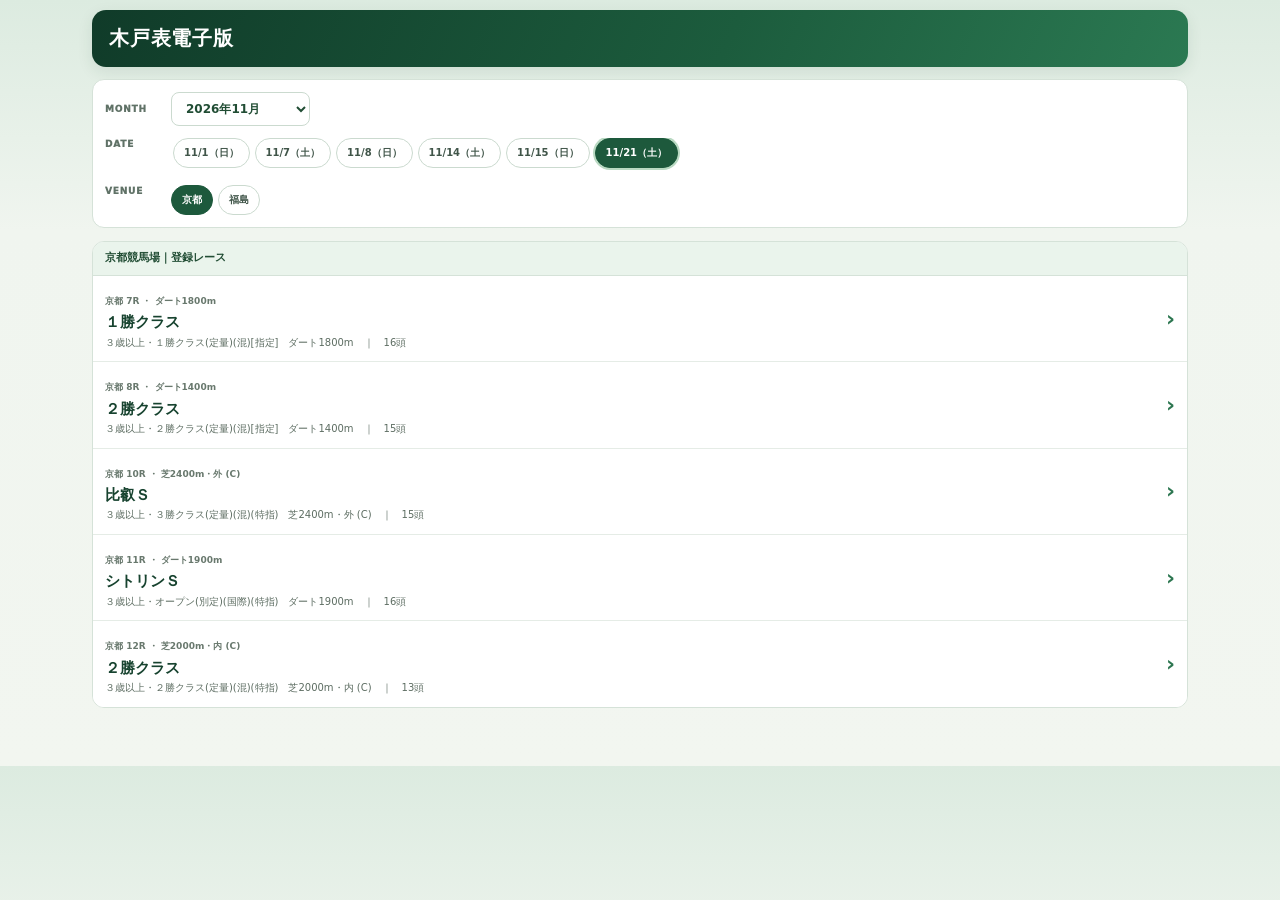
==== commit 0e9c9ca9: "Refresh renderer asset version for reporter signature cleanup" ====
--- a/index.html
+++ b/index.html
@@ -412,7 +412,7 @@
 .race-image-caption{margin:4px 2px 0;color:#66766d;font-size:9px;text-align:center}
 .race-image-track-toggle{flex:0 0 auto;appearance:none;border:1px solid #b9d0bf;border-radius:999px;background:#f2f8f3;color:#24583a;padding:5px 10px;font:850 9px system-ui;cursor:pointer;white-space:nowrap}
 .race-image-track-toggle[aria-pressed="false"]{background:#fff;color:#66766d;border-color:#d7e2d9}
-.race-image-block.is-fixed{position:fixed;top:calc(env(safe-area-inset-top, 0px) + 8px);left:50%;transform:translateX(-50%);width:70%;max-width:520px;margin:0;padding:3px;z-index:1000;box-shadow:0 4px 16px #173d2930;background:#fff;transition:width .18s ease,padding .18s ease,box-shadow .18s ease}
+.race-image-block.is-fixed{position:fixed;top:calc(env(safe-area-inset-top, 0px) + 8px);left:50%;transform:translateX(-50%);width:65%;max-width:520px;margin:0;padding:3px;z-index:1000;box-shadow:0 4px 16px #173d2930;background:#fff;transition:width .18s ease,padding .18s ease,box-shadow .18s ease}
 .race-image-block.is-fixed .race-image-open img{width:100%;height:auto;max-height:none;object-fit:contain}
 .race-image-block.is-fixed .race-image-controls{margin:0 0 2px}
 .race-image-block.is-fixed .race-image-caption{font-size:8px}
@@ -421,7 +421,7 @@
 .race-image-lightbox.is-open{display:flex}
 .race-image-lightbox img{display:block;max-width:100%;max-height:calc(100dvh - 70px);object-fit:contain}
 .race-image-lightbox-close{position:absolute;top:12px;right:12px;width:42px;height:42px;border:1px solid #ffffff80;border-radius:50%;background:#17251e;color:#fff;font-size:26px;line-height:1;cursor:pointer}
-@media(max-width:620px){.race-image-block{width:92%;margin:0 auto 8px;padding:5px;border-radius:9px}.race-image-block.is-fixed{width:70%;max-width:420px;padding:3px}.race-image-block.is-fixed .race-image-open img{width:100%;height:auto;max-height:none;object-fit:contain}.race-image-caption{font-size:8px}.race-image-track-toggle{padding:4px 8px;font-size:8px}}
+@media(max-width:620px){.race-image-block{width:92%;margin:0 auto 8px;padding:5px;border-radius:9px}.race-image-block.is-fixed{width:65%;max-width:420px;padding:3px}.race-image-block.is-fixed .race-image-open img{width:100%;height:auto;max-height:none;object-fit:contain}.race-image-caption{font-size:8px}.race-image-track-toggle{padding:4px 8px;font-size:8px}}
 
 </style>
 <style>.comment-week{padding:7px 10px;background:#f8fbf8;border-bottom:1px solid #e3ebe4;font-size:10px;line-height:1.55;color:#30483a}.comment-week b{color:#245b3d}@media(max-width:600px){.comment-week{padding:6px 8px;font-size:9px}}.stable-arrow{width:16px;height:16px;vertical-align:-3px;margin-right:5px}.ichioshi-mark{font-weight:950;color:#8a5a00;margin-right:4px}.comment-current .stable-arrow{display:inline-block}@media(max-width:600px){.stable-arrow{width:14px;height:14px}}\n</style>
@@ -482,7 +482,7 @@
 <section class="list-section"><div class="list-section-head" id="race-list-heading">登録レース</div><div id="race-list-items"></div></section>
 </section>
 <section hidden id="race-detail-container"></section></main>
-<script src="structured-renderer.js?v=20261116-elizabeth-one-week-comments"></script>
+<script src="structured-renderer.js?v=20261120-reporter-signature-cleanup"></script>
 <script src="structured-renderer-integration-adapter.js"></script>
 <script>
 (async function(){
@@ -723,8 +723,8 @@
  monthSelect.addEventListener('change',()=>{selectedMonth=monthSelect.value;selectedDate='';selectedVenue='';renderDates();});
 
  async function insertRaceImage(r){
-  // 画像表示は、対象レースIDが明示登録された場合だけ有効にする。
-  if(r?.id!=='2026-11-08-kyoto-11')return;
+  // 画像表示は、data/races/images.jsonに対象レースIDが登録されている場合に有効にする。
+  if(!r?.id)return;
   try{
    const response=await fetch('data/races/images.json',{cache:'no-store'});
    if(!response.ok)return;
@@ -741,7 +741,7 @@
    open.setAttribute('aria-label','レース画像を拡大表示');
    const img=document.createElement('img');
    img.src=imagePath;
-   img.alt='みやこステークス レース画像';
+   img.alt=(r.venue||'')+' '+(r.raceNo||'')+'R '+(r.title||'レース')+' 画像';
    img.loading='eager';
    img.decoding='async';
    open.appendChild(img);
@@ -750,8 +750,8 @@
    const trackingToggle=document.createElement('button');
    trackingToggle.type='button';
    trackingToggle.className='race-image-track-toggle';
-   trackingToggle.textContent='追尾 ON';
-   trackingToggle.setAttribute('aria-pressed','true');
+   trackingToggle.textContent='追尾 OFF';
+   trackingToggle.setAttribute('aria-pressed','false');
    controls.appendChild(trackingToggle);
    const caption=document.createElement('div');
    caption.className='race-image-caption';
@@ -762,7 +762,7 @@
    const placeholder=document.createElement('div');
    placeholder.className='race-image-placeholder';
    section.insertAdjacentElement('beforebegin',placeholder);
-   let trackingEnabled=true;
+   let trackingEnabled=false;
    let userScrollStarted=false;
    const updateFixedImage=()=>{
     if(!section.offsetHeight)return;
@@ -822,7 +822,7 @@
     lightbox.querySelector('button').focus();
    });
    img.addEventListener('error',()=>section.remove(),{once:true});
-  }catch(error){console.warn('みやこステークス画像を読み込めませんでした',error);}
+  }catch(error){console.warn('レース画像を読み込めませんでした',error);}
  }
 
  async function openRace(r,filePath=null){
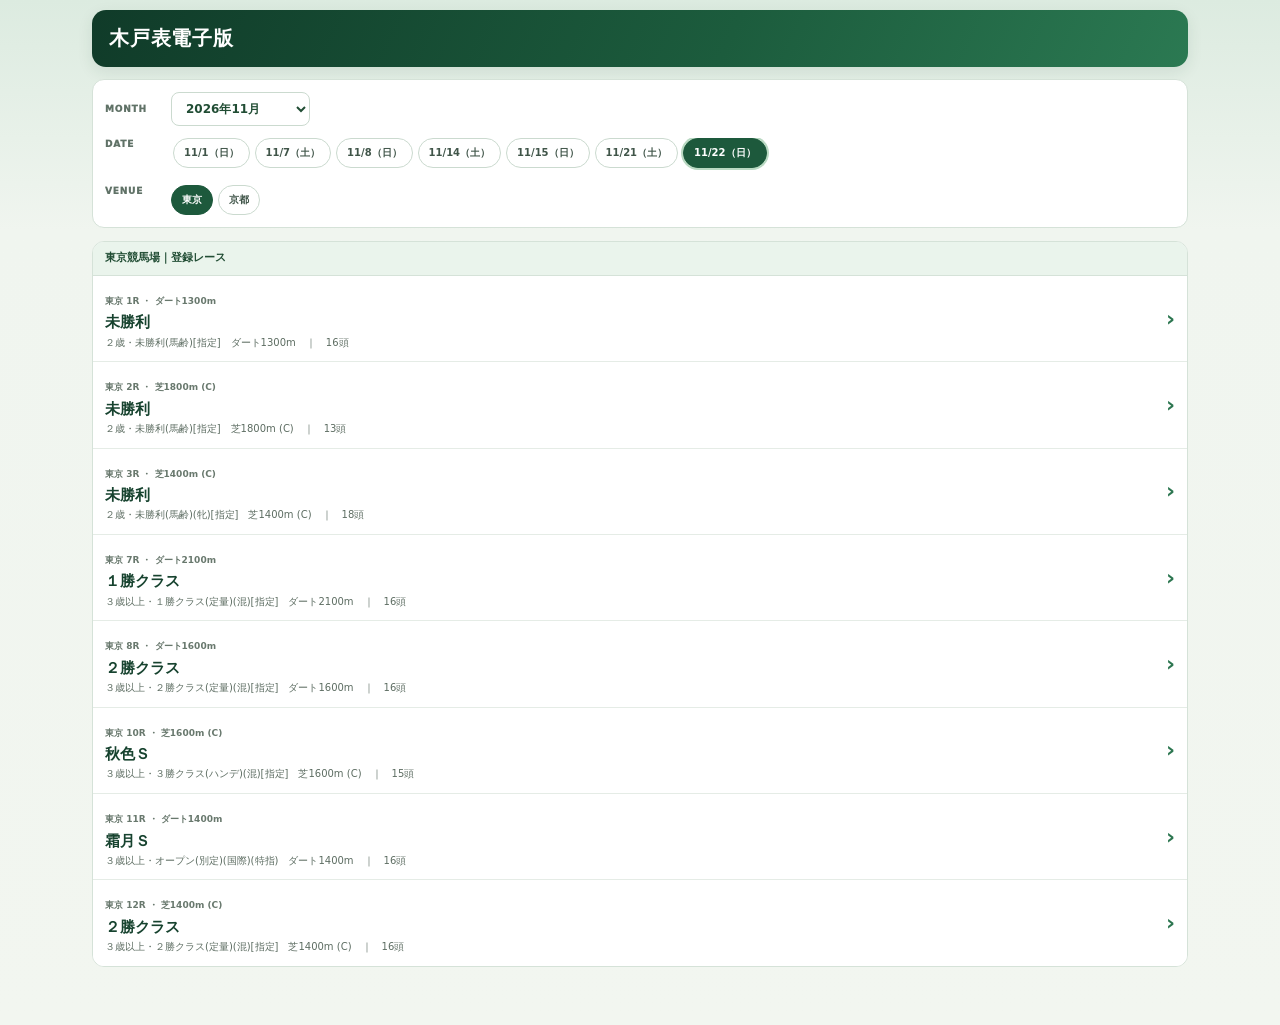
==== commit 9b73d940: "Add 2026-11-22 race data" ====
--- a/index.html
+++ b/index.html
@@ -827,13 +827,24 @@
 
  async function openRace(r,filePath=null){
   try{
-   const response=await fetch(filePath||('data/races/'+encodeURIComponent(r.file||r.id+'.json')),{cache:'no-store'});
+   const isSplit=Array.isArray(r.fileParts)&&r.fileParts.length>0;
+   let response;
+   if(isSplit){
+    const encodedParts=await Promise.all(r.fileParts.map(async part=>{
+     const partResponse=await fetch('data/races/'+encodeURIComponent(part),{cache:'no-store'});
+     if(!partResponse.ok)throw new Error('HTTP '+partResponse.status+' '+part);
+     return (await partResponse.text()).trim();
+    }));
+    response=new Response(encodedParts.join(''));
+   }else{
+    response=await fetch(filePath||('data/races/'+encodeURIComponent(r.file||r.id+'.json')),{cache:'no-store'});
+   }
    if(!response.ok)throw new Error('HTTP '+response.status);
    let data;
-   if((r.file||'').endsWith('.bin')||(r.file||'').endsWith('.b64')){
+   if(isSplit||(r.file||'').endsWith('.bin')||(r.file||'').endsWith('.b64')){
     if(typeof DecompressionStream==='undefined')throw new Error('このブラウザーは圧縮データの展開に対応していません');
     let compressed;
-    if((r.file||'').endsWith('.b64')){
+    if(isSplit||(r.file||'').endsWith('.b64')){
      const encoded=(await response.text()).trim();
      const binary=atob(encoded);
      compressed=new Uint8Array(binary.length);
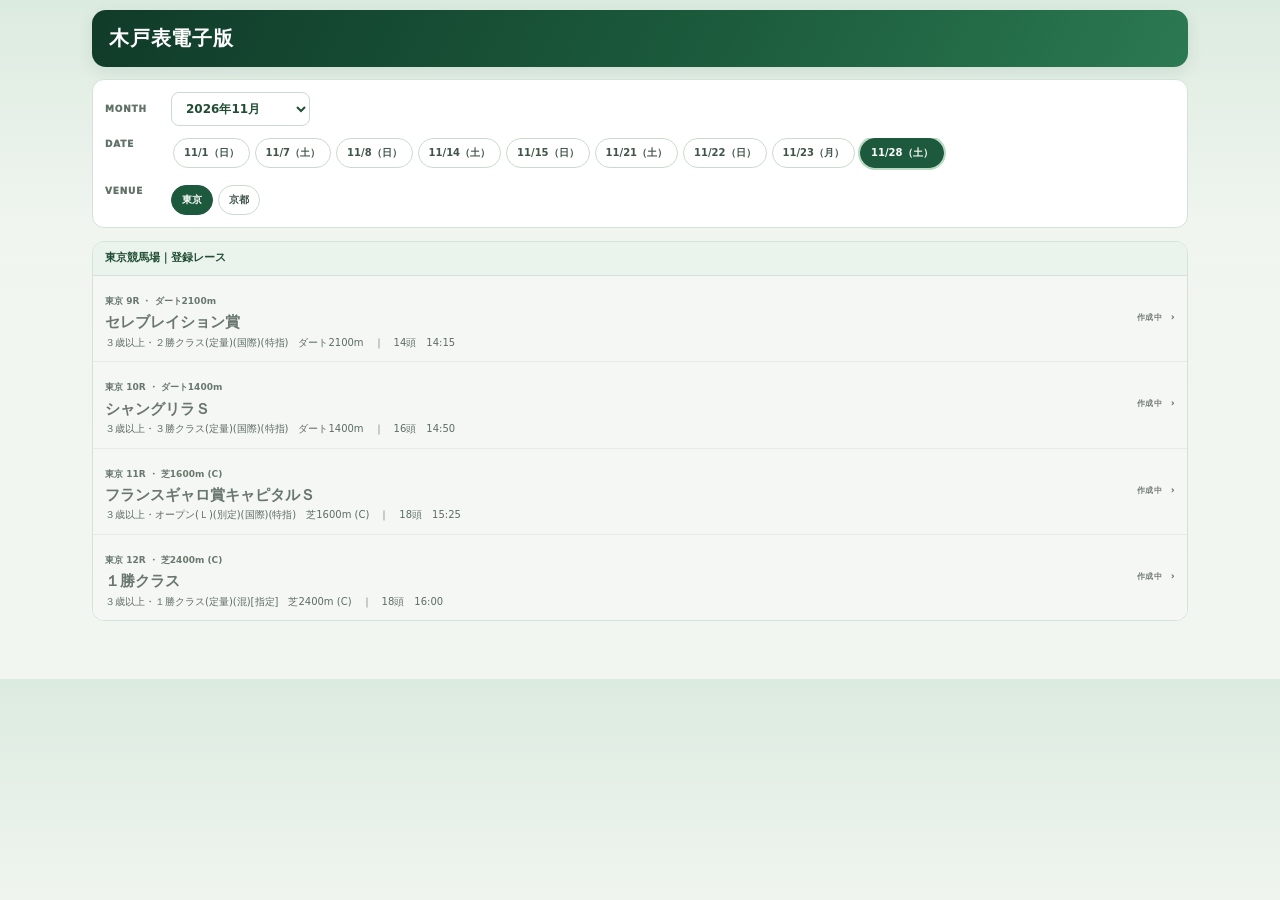
==== commit e8c8b6cf: "Publish 2026-11-28 race listing, images and start times" ====
--- a/index.html
+++ b/index.html
@@ -676,7 +676,8 @@
    const raceNo=escapeHtml(r.raceNo??'');
    const distance=r.distance?' ・ '+escapeHtml(r.distance):'';
    const raceTitle=r.title?escapeHtml(r.title):(escapeHtml(r.venue)+raceNo+'R');
-   const meta=[r.classLabel,r.horseCount?String(r.horseCount)+'頭':''].filter(Boolean).map(escapeHtml).join('　｜　');
+   const horseMeta=r.horseCount?String(r.horseCount)+'頭'+(r.startTime?'　'+r.startTime:''):'';
+   const meta=[r.classLabel,horseMeta].filter(Boolean).map(escapeHtml).join('　｜　');
    button.innerHTML='<span class="race-list-main"><span class="race-list-date">'+escapeHtml(r.venue)+' '+raceNo+'R'+distance+'</span><strong class="race-list-title">'+raceTitle+'</strong><span class="race-list-sub">'+meta+'</span></span>'+(complete?'<span aria-hidden="true" class="race-list-arrow">›</span>':'<span class="race-list-state">作成中　›</span>');
    if(complete){button.addEventListener('click',()=>openRace(r));}else{button.disabled=true;button.setAttribute('aria-disabled','true');}
    listItems.appendChild(button);
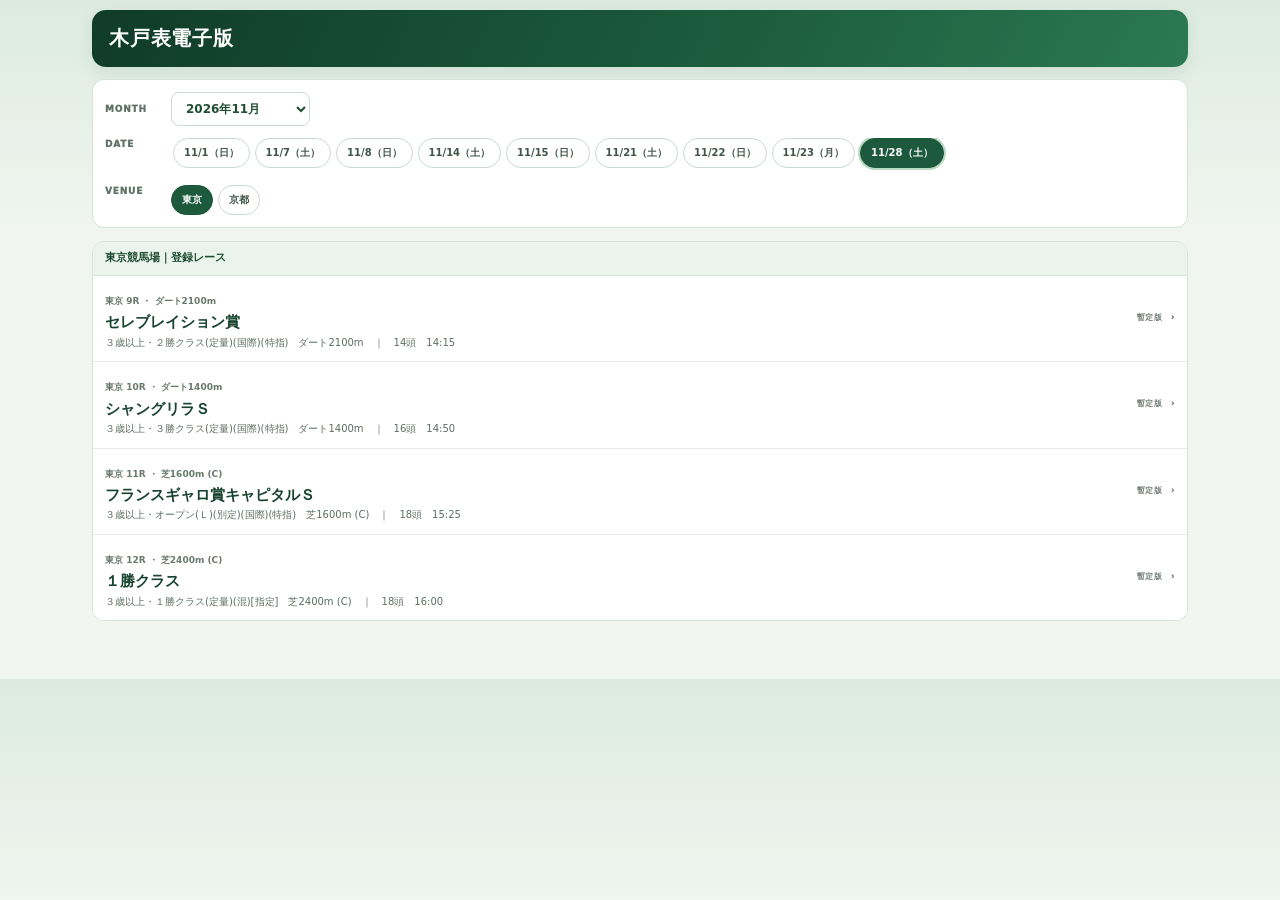
==== commit abac1b84: "Add provisional 2026-11-28 TARGET race previews and keep start times inline" ====
--- a/index.html
+++ b/index.html
@@ -124,6 +124,9 @@
 .race-list-date{font-size:9px;font-weight:750;color:#68786d}
 .race-list-title{display:block;margin-top:3px;font-size:15px;font-weight:950;color:#17432f}
 .race-list-sub{display:block;margin-top:3px;font-size:10px;color:#5d6d62}
+.race-list-count-time{display:inline-block;white-space:nowrap;font-variant-numeric:tabular-nums}
+.race-list-item.provisional{background:#fff;cursor:pointer}
+.race-list-item.provisional .race-list-title{color:#17432f}
 .race-list-arrow{flex:0 0 auto;color:#2c7650;font-size:22px;font-weight:700}
 .race-nav{display:flex;align-items:center;gap:10px;margin:6px 0 8px}
 .race-nav button{border:1px solid #bdd0c1;border-radius:999px;background:#fff;color:#24583a;padding:7px 11px;font:800 10px system-ui;cursor:pointer}
@@ -671,15 +674,18 @@
   races.forEach(r=>{
    const complete=['complete','published'].includes(r.status);
    const button=document.createElement('button');
-   button.type='button';button.className='race-list-item'+(complete?'':' in-progress');
+   button.type='button';button.className='race-list-item'+(complete?'':(r.file?' provisional':' in-progress'));
    button.dataset.raceId=r.id;
    const raceNo=escapeHtml(r.raceNo??'');
    const distance=r.distance?' ・ '+escapeHtml(r.distance):'';
    const raceTitle=r.title?escapeHtml(r.title):(escapeHtml(r.venue)+raceNo+'R');
+   const canOpen=complete||Boolean(r.file);
    const horseMeta=r.horseCount?String(r.horseCount)+'頭'+(r.startTime?'　'+r.startTime:''):'';
-   const meta=[r.classLabel,horseMeta].filter(Boolean).map(escapeHtml).join('　｜　');
-   button.innerHTML='<span class="race-list-main"><span class="race-list-date">'+escapeHtml(r.venue)+' '+raceNo+'R'+distance+'</span><strong class="race-list-title">'+raceTitle+'</strong><span class="race-list-sub">'+meta+'</span></span>'+(complete?'<span aria-hidden="true" class="race-list-arrow">›</span>':'<span class="race-list-state">作成中　›</span>');
-   if(complete){button.addEventListener('click',()=>openRace(r));}else{button.disabled=true;button.setAttribute('aria-disabled','true');}
+   const classMeta=r.classLabel?'<span class="race-list-class">'+escapeHtml(r.classLabel)+'</span>':'';
+   const countTimeMeta=horseMeta?'<span class="race-list-count-time">'+escapeHtml(horseMeta)+'</span>':'';
+   const meta=[classMeta,countTimeMeta].filter(Boolean).join('　｜　');
+   button.innerHTML='<span class="race-list-main"><span class="race-list-date">'+escapeHtml(r.venue)+' '+raceNo+'R'+distance+'</span><strong class="race-list-title">'+raceTitle+'</strong><span class="race-list-sub">'+meta+'</span></span>'+(complete?'<span aria-hidden="true" class="race-list-arrow">›</span>':canOpen?'<span class="race-list-state">暫定版　›</span>':'<span class="race-list-state">作成中</span>');
+   if(canOpen){button.addEventListener('click',()=>openRace(r));}else{button.disabled=true;button.setAttribute('aria-disabled','true');}
    listItems.appendChild(button);
   });
  }
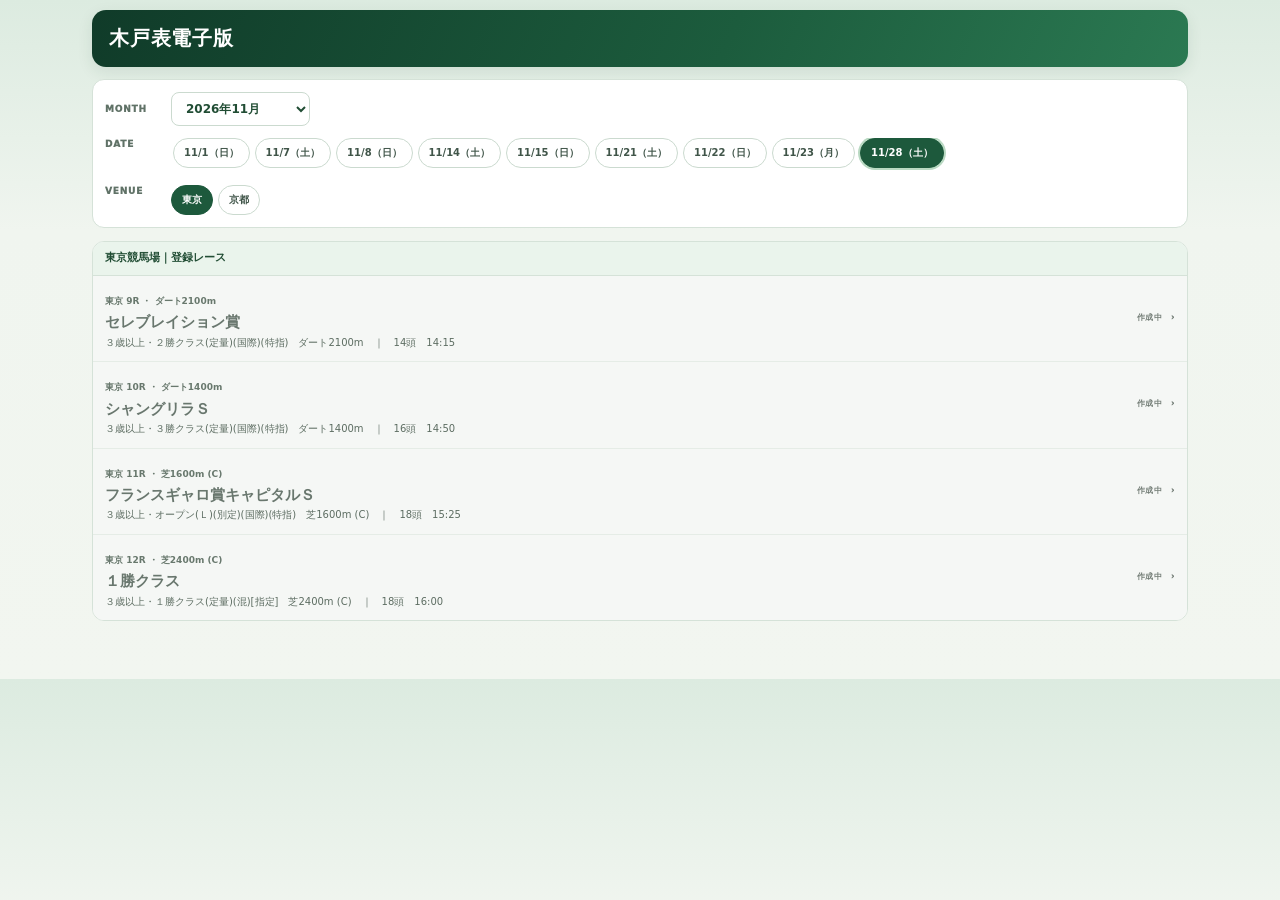
==== commit 19adfda9: "Restore in-progress race visibility rules and keep start time on one line" ====
--- a/index.html
+++ b/index.html
@@ -125,8 +125,6 @@
 .race-list-title{display:block;margin-top:3px;font-size:15px;font-weight:950;color:#17432f}
 .race-list-sub{display:block;margin-top:3px;font-size:10px;color:#5d6d62}
 .race-list-count-time{display:inline-block;white-space:nowrap;font-variant-numeric:tabular-nums}
-.race-list-item.provisional{background:#fff;cursor:pointer}
-.race-list-item.provisional .race-list-title{color:#17432f}
 .race-list-arrow{flex:0 0 auto;color:#2c7650;font-size:22px;font-weight:700}
 .race-nav{display:flex;align-items:center;gap:10px;margin:6px 0 8px}
 .race-nav button{border:1px solid #bdd0c1;border-radius:999px;background:#fff;color:#24583a;padding:7px 11px;font:800 10px system-ui;cursor:pointer}
@@ -674,18 +672,15 @@
   races.forEach(r=>{
    const complete=['complete','published'].includes(r.status);
    const button=document.createElement('button');
-   button.type='button';button.className='race-list-item'+(complete?'':(r.file?' provisional':' in-progress'));
+   button.type='button';button.className='race-list-item'+(complete?'':' in-progress');
    button.dataset.raceId=r.id;
    const raceNo=escapeHtml(r.raceNo??'');
    const distance=r.distance?' ・ '+escapeHtml(r.distance):'';
    const raceTitle=r.title?escapeHtml(r.title):(escapeHtml(r.venue)+raceNo+'R');
-   const canOpen=complete||Boolean(r.file);
    const horseMeta=r.horseCount?String(r.horseCount)+'頭'+(r.startTime?'　'+r.startTime:''):'';
-   const classMeta=r.classLabel?'<span class="race-list-class">'+escapeHtml(r.classLabel)+'</span>':'';
-   const countTimeMeta=horseMeta?'<span class="race-list-count-time">'+escapeHtml(horseMeta)+'</span>':'';
-   const meta=[classMeta,countTimeMeta].filter(Boolean).join('　｜　');
-   button.innerHTML='<span class="race-list-main"><span class="race-list-date">'+escapeHtml(r.venue)+' '+raceNo+'R'+distance+'</span><strong class="race-list-title">'+raceTitle+'</strong><span class="race-list-sub">'+meta+'</span></span>'+(complete?'<span aria-hidden="true" class="race-list-arrow">›</span>':canOpen?'<span class="race-list-state">暫定版　›</span>':'<span class="race-list-state">作成中</span>');
-   if(canOpen){button.addEventListener('click',()=>openRace(r));}else{button.disabled=true;button.setAttribute('aria-disabled','true');}
+   const meta=[r.classLabel?escapeHtml(r.classLabel):'',horseMeta?'<span class="race-list-count-time">'+escapeHtml(horseMeta)+'</span>':''].filter(Boolean).join('　｜　');
+   button.innerHTML='<span class="race-list-main"><span class="race-list-date">'+escapeHtml(r.venue)+' '+raceNo+'R'+distance+'</span><strong class="race-list-title">'+raceTitle+'</strong><span class="race-list-sub">'+meta+'</span></span>'+(complete?'<span aria-hidden="true" class="race-list-arrow">›</span>':'<span class="race-list-state">作成中　›</span>');
+   if(complete){button.addEventListener('click',()=>openRace(r));}else{button.disabled=true;button.setAttribute('aria-disabled','true');}
    listItems.appendChild(button);
   });
  }
